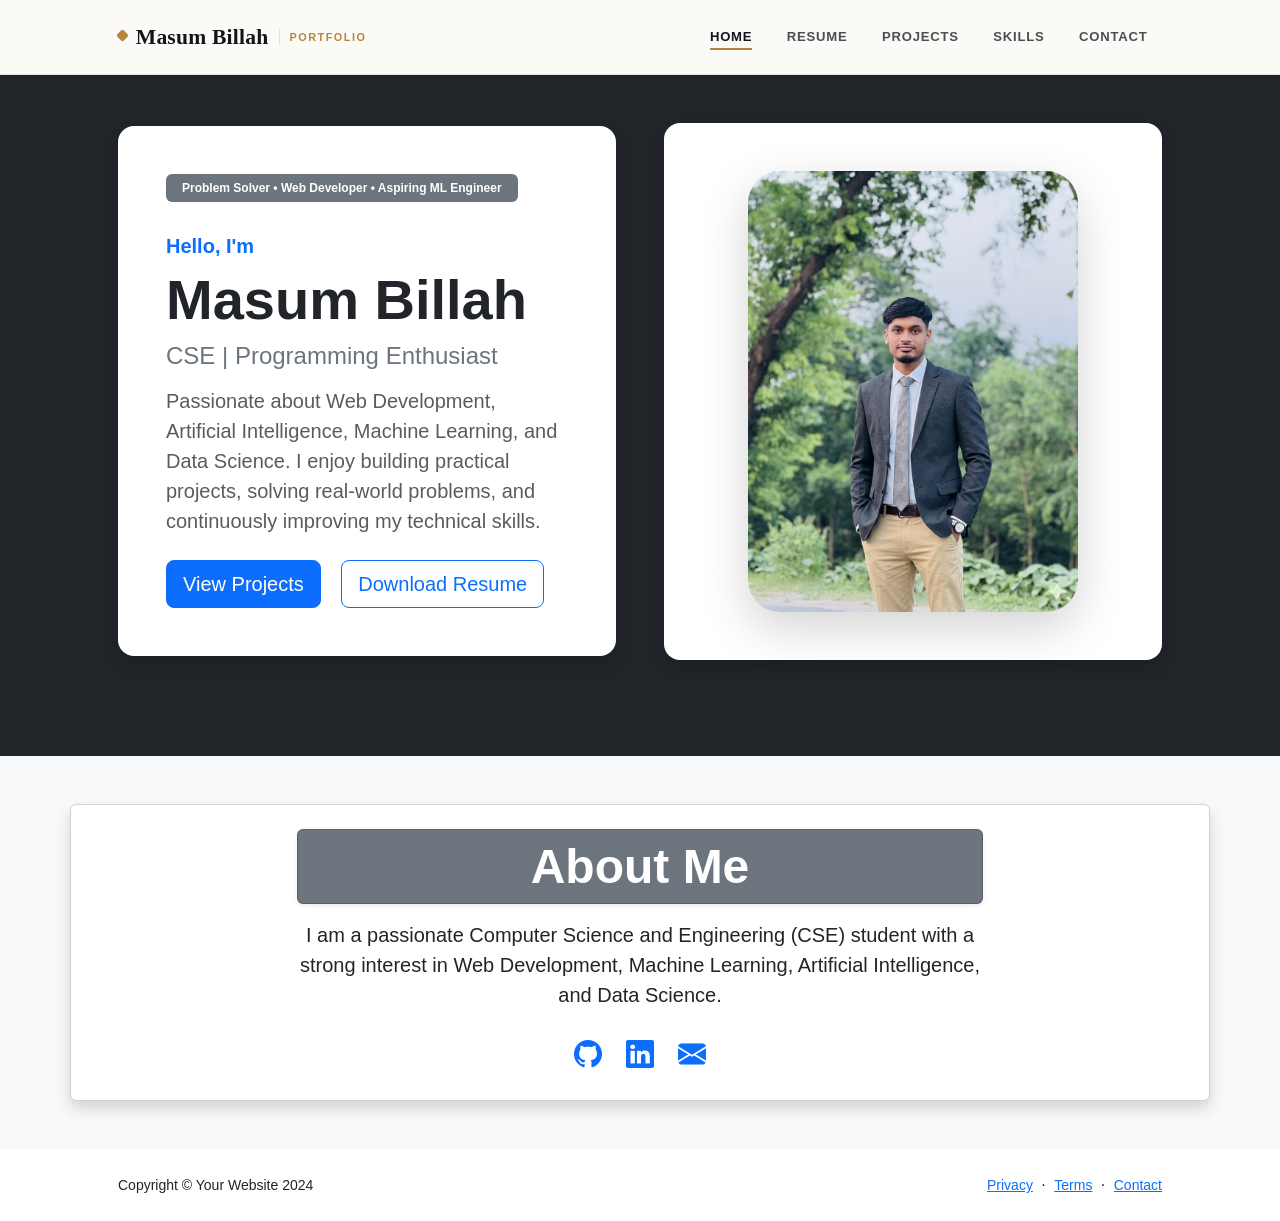
==== index.html @ 72247282 "Portfolio Web" ====
<!DOCTYPE html>
<html lang="en">
<head>
    <meta charset="UTF-8">
    <meta name="viewport" content="width=device-width, initial-scale=1.0">
    <title>Masum Billah</title>
    <link rel="icon" type="image/x-icon" href="assets/favicon.ico"/>
    <link href="css/style.css" rel="stylesheet"/>
    <link rel="stylesheet" href="./bootstrap.css">
    <link href="https://cdn.jsdelivr.net/npm/bootstrap-icons@1.8.1/font/bootstrap-icons.css" rel="stylesheet" />
    <style>
            :root{
                --ink:#12151c;
                --paper:#fbfaf7;
                --gold:#b8863a;
                --gold-soft:#e9d9b8;
                --line:#e7e4dc;
            }
            
            body{
                background:var(--paper);
                font-family:'Inter',sans-serif;
                margin:0;
            }
            
            .navbar{
                background:var(--paper) !important;
                border-bottom:1px solid var(--line);
                padding:0.9rem 0;
                box-shadow:none;
                transition:box-shadow .3s ease;
            }
            .navbar.scrolled{
                box-shadow:0 4px 20px rgba(18,21,28,0.06);
            }
            
            .brand-wrap{
                display:flex;
                align-items:baseline;
                gap:.5rem;
            }
            .brand-mark{
                width:9px;
                height:9px;
                border-radius:2px;
                background:var(--gold);
                display:inline-block;
                transform:rotate(45deg);
                position:relative;
                top:-2px;
            }
            .navbar-brand{
                display:flex;
                align-items:center;
                gap:.55rem;
            }
            .navbar-brand span.name{
                font-family:'Fraunces',serif;
                font-weight:700;
                font-size:1.35rem;
                color:var(--ink);
                letter-spacing:.2px;
            }
            .navbar-brand span.tag{
                font-family:'Inter',sans-serif;
                font-size:.68rem;
                font-weight:600;
                letter-spacing:.14em;
                text-transform:uppercase;
                color:var(--gold);
                border-left:1px solid var(--line);
                padding-left:.6rem;
                margin-left:.1rem;
            }
            
            .navbar-nav{
                gap:.35rem;
            }
            .nav-link{
                position:relative;
                color:var(--ink) !important;
                font-size:.82rem;
                font-weight:600;
                letter-spacing:.06em;
                text-transform:uppercase;
                padding:.55rem .9rem !important;
                opacity:.75;
                transition:opacity .2s ease;
            }
            .nav-link::after{
                content:"";
                position:absolute;
                left:.9rem;
                right:.9rem;
                bottom:.35rem;
                height:2px;
                background:var(--gold);
                transform:scaleX(0);
                transform-origin:left;
                transition:transform .25s ease;
            }
            .nav-link:hover{ opacity:1; }
            .nav-link:hover::after{ transform:scaleX(1); }
            .nav-item.active .nav-link{
                opacity:1;
            }
            .nav-item.active .nav-link::after{
                transform:scaleX(1);
            }
            
            .navbar-toggler{
                border:1px solid var(--line);
                padding:.4rem .55rem;
            }
            .navbar-toggler:focus{ box-shadow:0 0 0 3px var(--gold-soft); }
            .navbar-toggler-icon{
                background-image:url("data:image/svg+xml,%3csvg xmlns='http://www.w3.org/2000/svg' viewBox='0 0 30 30'%3e%3cpath stroke='rgba(18,21,28,0.85)' stroke-linecap='round' stroke-miterlimit='10' stroke-width='2' d='M4 7h22M4 15h22M4 23h22'/%3e%3c/svg%3e");
            }
</style>
</head>
<body class="d-flex flex-column bg-dark  min-vh-100">
<main>

<!--Navigation-->
<nav class="navbar shadow-sm sticky-top navbar-expand-lg navbar-light py-3" id="mainNav">
  <div class="container px-5">
    <a class="navbar-brand" href="index.html">
      <span class="brand-mark"></span>
      <span class="name">Masum Billah</span>
      <span class="tag">Portfolio</span>
    </a>
    <button class="navbar-toggler" type="button" data-bs-toggle="collapse" data-bs-target="#navbarSupportedContent" aria-controls="navbarSupportedContent" aria-expanded="false" aria-label="Toggle navigation">
      <span class="navbar-toggler-icon"></span>
    </button>
    <div class="collapse navbar-collapse" id="navbarSupportedContent">
      <ul class="navbar-nav ms-auto mb-2 mb-lg-0">
        <li class="nav-item active"><a class="nav-link" href="index.html">Home</a></li>
        <li class="nav-item"><a class="nav-link" href="resume.html">Resume</a></li>
        <li class="nav-item"><a class="nav-link" href="projects.html">Projects</a></li>
        <li class="nav-item"><a class="nav-link" href="skill.html">Skills</a></li>
        <li class="nav-item"><a class="nav-link" href="contact.html">Contact</a></li>
      </ul>
    </div>
  </div>
</nav>


<!-- Header -->
<header class="py-5">
    <div class="container px-5 pb-5">
        <div class="row gx-5 align-items-center">
            <!-- Header Text -->
            <div class="col-lg-6">
                <div class="text-center text-lg-start p-5 rounded-4 shadow bg-white">

                    <!-- Badge -->
                    <span class="badge bg-secondary px-3 py-2 mb-3">
                        Problem Solver • Web Developer • Aspiring ML Engineer
                    </span>

                    <!-- Greeting -->
                    <h5 class="text-primary fw-semibold mt-3">
                        Hello, I'm
                    </h5>

                    <!-- Name -->
                    <h1 class="display-4 fw-bold">
                        Masum Billah
                    </h1>

                    <!-- Role -->
                    <h4 class="text-secondary mb-3">
                        CSE | Programming Enthusiast
                    </h4>

                    <!-- Description -->
                    <p class="lead text-muted">
                        Passionate about Web Development, Artificial Intelligence,
                        Machine Learning, and Data Science. I enjoy building
                        practical projects, solving real-world problems, and
                        continuously improving my technical skills.
                    </p>

                    <!-- Buttons -->
                    <div class="mt-4">
                        <a href="#projects" class="btn btn-primary btn-lg me-3">
                            View Projects
                        </a>

                        <a href="resume.html" class="btn btn-outline-primary btn-lg">
                            Download Resume
                        </a>
                    </div>

                </div>
            </div>

            <!-- Header Image -->
            <div class="col-lg-6">
                <div class="text-center p-5 rounded-4 shadow bg-white">

                    <img src="./assets/formal 1.0.png"
                         class="profile-img img-fluid rounded-5 shadow-lg"
                         alt="Masum Billah"
                         width="330">

                </div>
            </div>

        </div>
    </div>
</header>

<!-- About Section -->
<section class="bg-light py-5">
    <div class="container px-5 card p-4 shadow">
        <div class="row justify-content-center">
            <div class="col-lg-8">
                 <h2 class="display-5 fw-bold mb-3 text-center card p-2 shadow-sm bg-secondary text-white">
                        About Me
                    </h2>

                <div class="text-center">
                    <p class="lead">
                        I am a passionate Computer Science and Engineering (CSE)
                        student with a strong interest in Web Development,
                        Machine Learning, Artificial Intelligence, and Data Science.
                    </p>
                </div>

                <div class="d-flex justify-content-center gap-4 fs-3 mt-4">
                        <a href="https://github.com/gitwithmasum" target="_blank">
                            <i class="bi bi-github"></i>
                        </a>

                        <a href="https://www.linkedin.com/in/masumtheinvincible/" target="_blank">
                            <i class="bi bi-linkedin"></i>
                        </a>

                        <a href="mailto:masumtheinvincible@gmail.com">
                            <i class="bi bi-envelope-fill"></i>
                        </a>
                </div>

            </div>
        </div>
    </div>
</section>
</main>

    <!-- Footer-->
    <footer class="bg-white py-4 mt-auto">
        <div class="container px-5">
            <div class="row align-items-center justify-content-between flex-column flex-sm-row">
                <div class="col-auto"><div class="small m-0">Copyright &copy; Your Website 2024</div></div>
                <div class="col-auto">
                    <a class="small" href="#!">Privacy</a>
                    <span class="mx-1">&middot;</span>
                    <a class="small" href="#!">Terms</a>
                    <span class="mx-1">&middot;</span>
                    <a class="small" href="#!">Contact</a>
                </div>
            </div>
        </div>
    </footer>

    <script src="./bootstrap.bundle.js"></script>

</body>
</html>
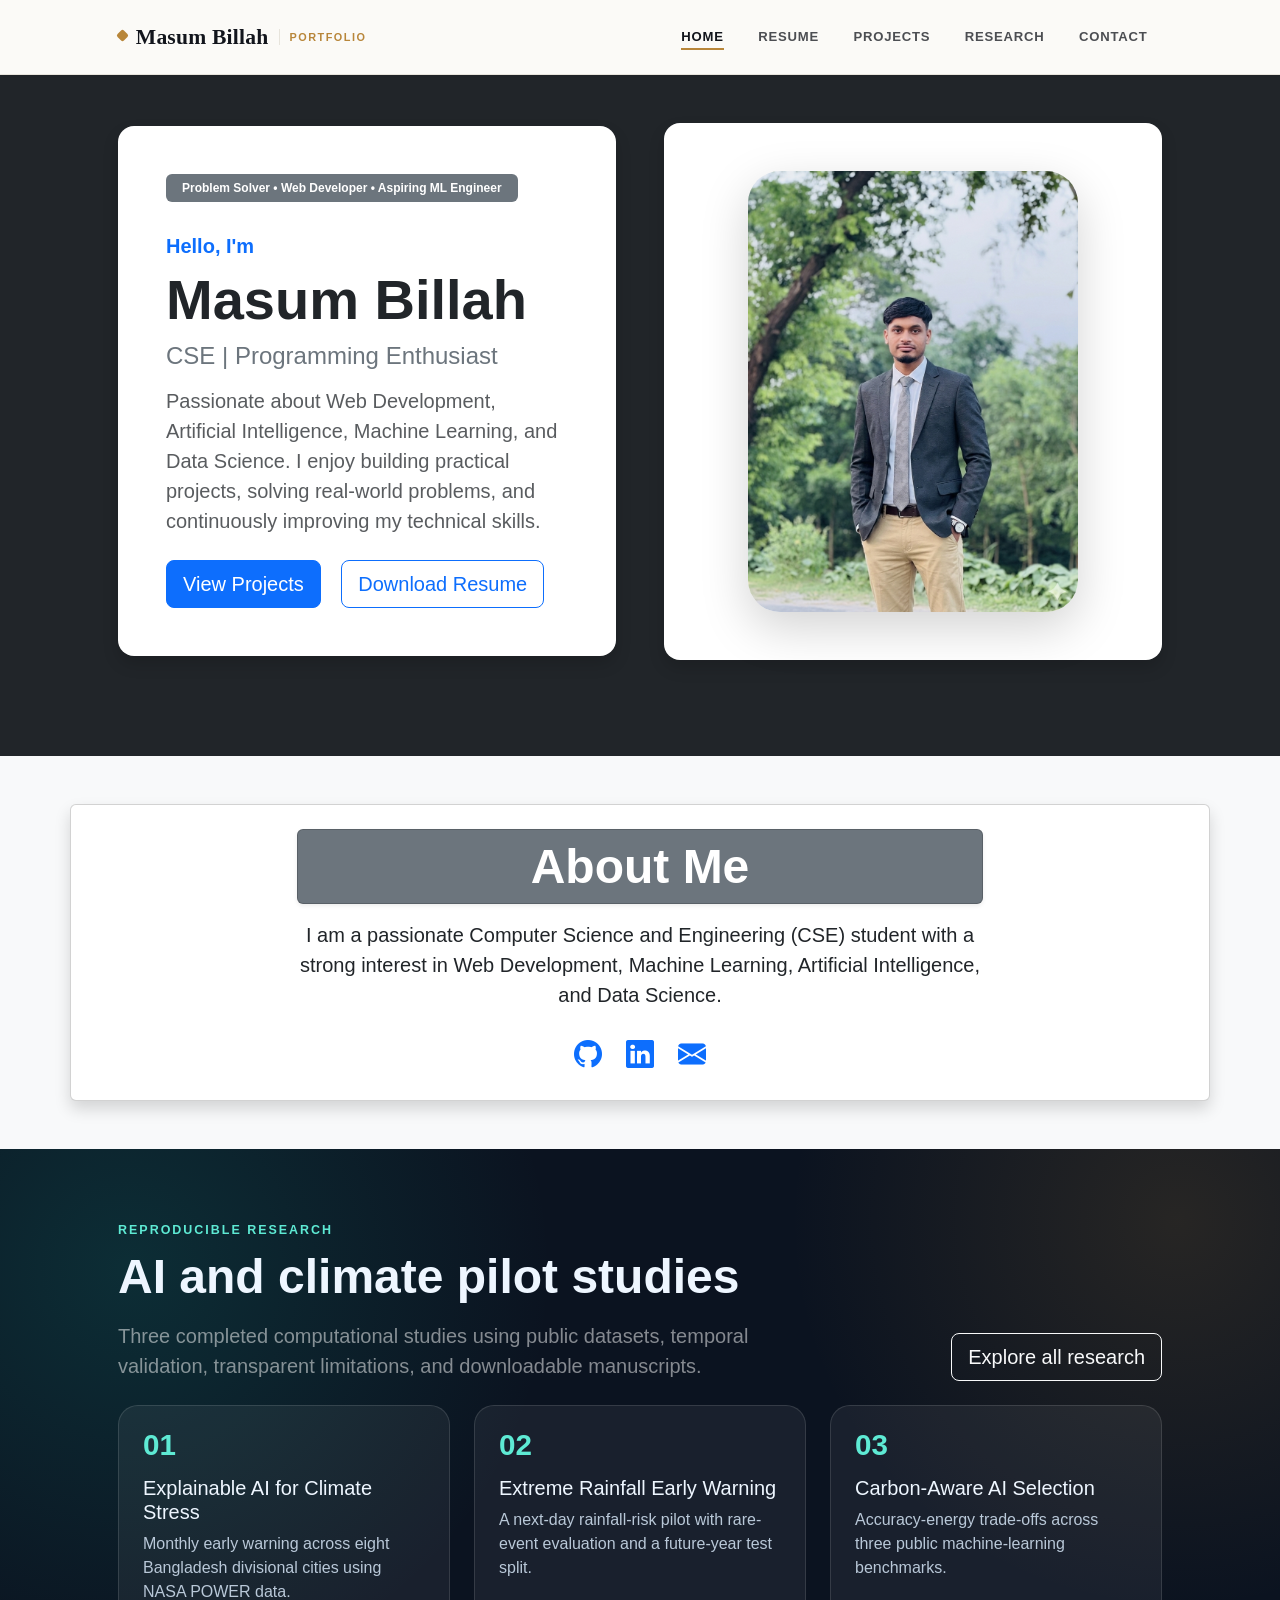
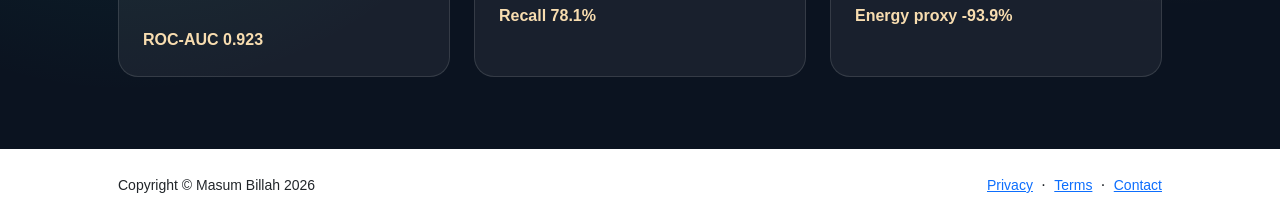
==== commit 6092e55c: "Add research publications to portfolio" ====
--- a/index.html
+++ b/index.html
@@ -5,7 +5,6 @@
     <meta name="viewport" content="width=device-width, initial-scale=1.0">
     <title>Masum Billah</title>
     <link rel="icon" type="image/x-icon" href="assets/favicon.ico"/>
-    <link href="css/style.css" rel="stylesheet"/>
     <link rel="stylesheet" href="./bootstrap.css">
     <link href="https://cdn.jsdelivr.net/npm/bootstrap-icons@1.8.1/font/bootstrap-icons.css" rel="stylesheet" />
     <style>
@@ -115,6 +114,46 @@
             .navbar-toggler:focus{ box-shadow:0 0 0 3px var(--gold-soft); }
             .navbar-toggler-icon{
                 background-image:url("data:image/svg+xml,%3csvg xmlns='http://www.w3.org/2000/svg' viewBox='0 0 30 30'%3e%3cpath stroke='rgba(18,21,28,0.85)' stroke-linecap='round' stroke-miterlimit='10' stroke-width='2' d='M4 7h22M4 15h22M4 23h22'/%3e%3c/svg%3e");
+            }
+
+            .research-preview{
+                background:
+                    radial-gradient(circle at 10% 20%, rgba(20,184,166,.16), transparent 34%),
+                    radial-gradient(circle at 92% 12%, rgba(184,134,58,.16), transparent 30%),
+                    #0b1320;
+                color:#eef6ff;
+            }
+            .research-kicker{
+                color:#5eead4;
+                font-size:.78rem;
+                font-weight:700;
+                letter-spacing:.16em;
+                text-transform:uppercase;
+            }
+            .research-card{
+                height:100%;
+                background:rgba(255,255,255,.06);
+                border:1px solid rgba(255,255,255,.12);
+                border-radius:1.25rem;
+                padding:1.5rem;
+                transition:transform .25s ease,border-color .25s ease;
+            }
+            .research-card:hover{
+                transform:translateY(-5px);
+                border-color:rgba(94,234,212,.7);
+            }
+            .research-number{
+                color:#5eead4;
+                font-size:1.85rem;
+                font-weight:800;
+                line-height:1;
+            }
+            .research-card p{ color:#b9c8d8; }
+            .research-metric{
+                display:inline-block;
+                color:#f8ddb0;
+                font-weight:700;
+                margin-top:.5rem;
             }
 </style>
 </head>
@@ -137,7 +176,7 @@
         <li class="nav-item active"><a class="nav-link" href="index.html">Home</a></li>
         <li class="nav-item"><a class="nav-link" href="resume.html">Resume</a></li>
         <li class="nav-item"><a class="nav-link" href="projects.html">Projects</a></li>
-        <li class="nav-item"><a class="nav-link" href="skill.html">Skills</a></li>
+        <li class="nav-item"><a class="nav-link" href="research.html">Research</a></li>
         <li class="nav-item"><a class="nav-link" href="contact.html">Contact</a></li>
       </ul>
     </div>
@@ -183,7 +222,7 @@
 
                     <!-- Buttons -->
                     <div class="mt-4">
-                        <a href="#projects" class="btn btn-primary btn-lg me-3">
+                        <a href="projects.html" class="btn btn-primary btn-lg me-3">
                             View Projects
                         </a>
 
@@ -246,13 +285,59 @@
         </div>
     </div>
 </section>
+
+<!-- Research Preview -->
+<section class="research-preview py-5" id="research">
+    <div class="container px-5 py-4">
+        <div class="row align-items-end mb-4">
+            <div class="col-lg-8">
+                <div class="research-kicker mb-2">Reproducible research</div>
+                <h2 class="display-5 fw-bold mb-3">AI and climate pilot studies</h2>
+                <p class="lead mb-0 text-white-50">
+                    Three completed computational studies using public datasets, temporal validation,
+                    transparent limitations, and downloadable manuscripts.
+                </p>
+            </div>
+            <div class="col-lg-4 text-lg-end mt-4 mt-lg-0">
+                <a href="research.html" class="btn btn-outline-light btn-lg">Explore all research</a>
+            </div>
+        </div>
+
+        <div class="row g-4">
+            <div class="col-md-6 col-xl-4">
+                <article class="research-card">
+                    <div class="research-number">01</div>
+                    <h3 class="h5 mt-3">Explainable AI for Climate Stress</h3>
+                    <p>Monthly early warning across eight Bangladesh divisional cities using NASA POWER data.</p>
+                    <span class="research-metric">ROC-AUC 0.923</span>
+                </article>
+            </div>
+            <div class="col-md-6 col-xl-4">
+                <article class="research-card">
+                    <div class="research-number">02</div>
+                    <h3 class="h5 mt-3">Extreme Rainfall Early Warning</h3>
+                    <p>A next-day rainfall-risk pilot with rare-event evaluation and a future-year test split.</p>
+                    <span class="research-metric">Recall 78.1%</span>
+                </article>
+            </div>
+            <div class="col-md-6 col-xl-4">
+                <article class="research-card">
+                    <div class="research-number">03</div>
+                    <h3 class="h5 mt-3">Carbon-Aware AI Selection</h3>
+                    <p>Accuracy-energy trade-offs across three public machine-learning benchmarks.</p>
+                    <span class="research-metric">Energy proxy -93.9%</span>
+                </article>
+            </div>
+        </div>
+    </div>
+</section>
 </main>
 
     <!-- Footer-->
     <footer class="bg-white py-4 mt-auto">
         <div class="container px-5">
             <div class="row align-items-center justify-content-between flex-column flex-sm-row">
-                <div class="col-auto"><div class="small m-0">Copyright &copy; Your Website 2024</div></div>
+                <div class="col-auto"><div class="small m-0">Copyright &copy; Masum Billah 2026</div></div>
                 <div class="col-auto">
                     <a class="small" href="#!">Privacy</a>
                     <span class="mx-1">&middot;</span>
@@ -267,4 +352,4 @@
     <script src="./bootstrap.bundle.js"></script>
 
 </body>
-</html>+</html>
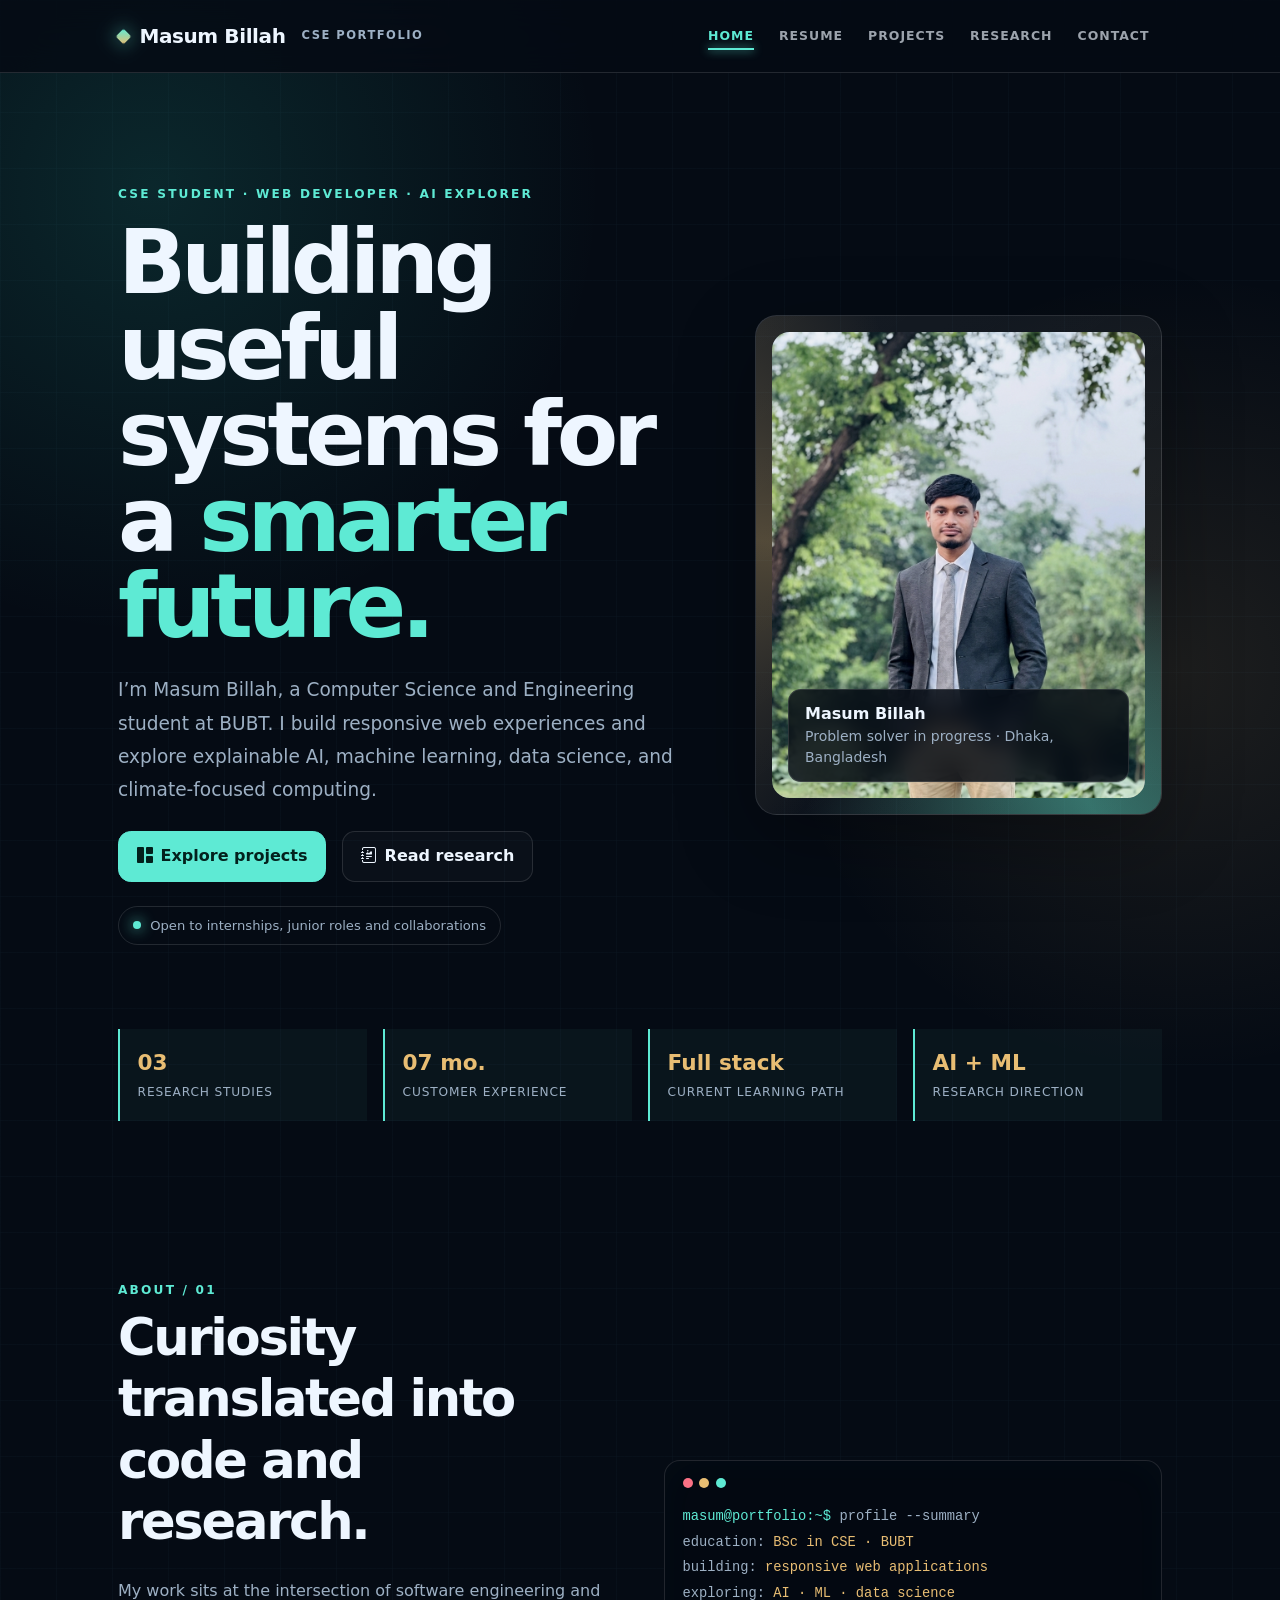
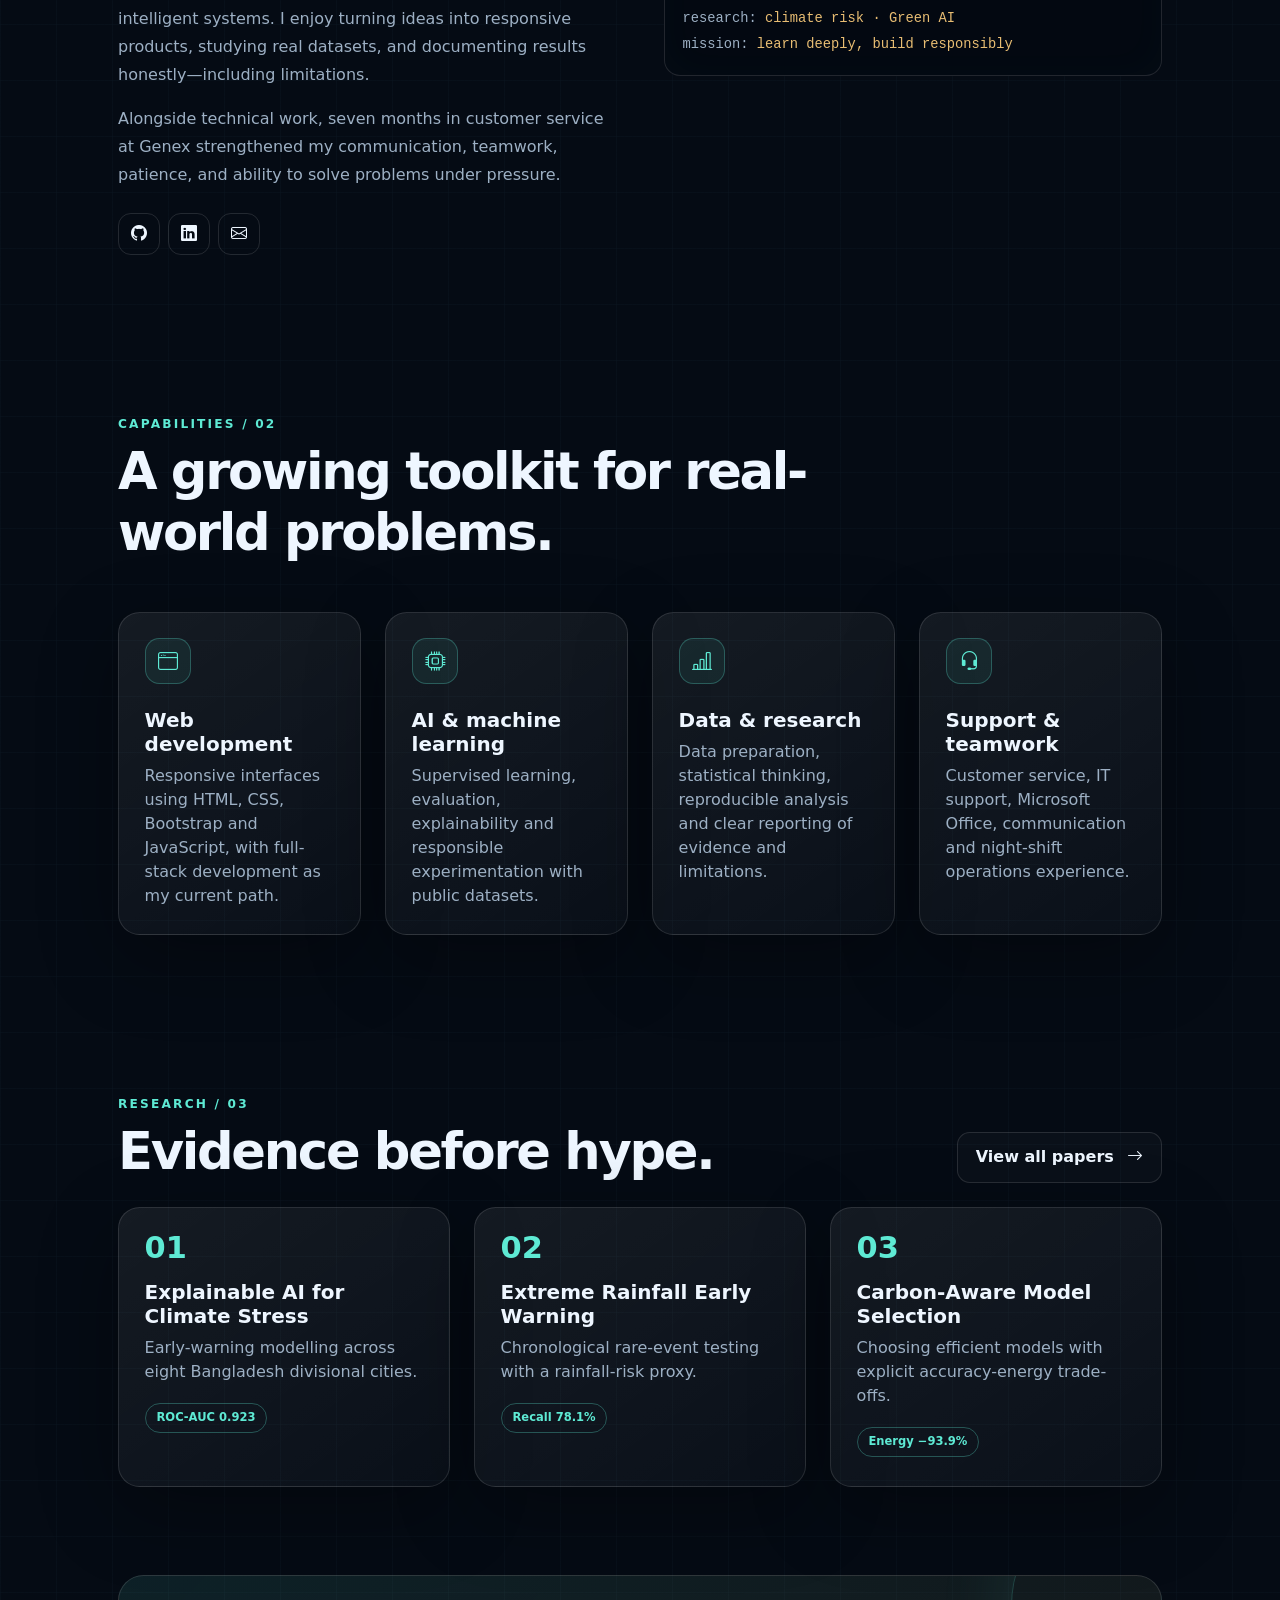
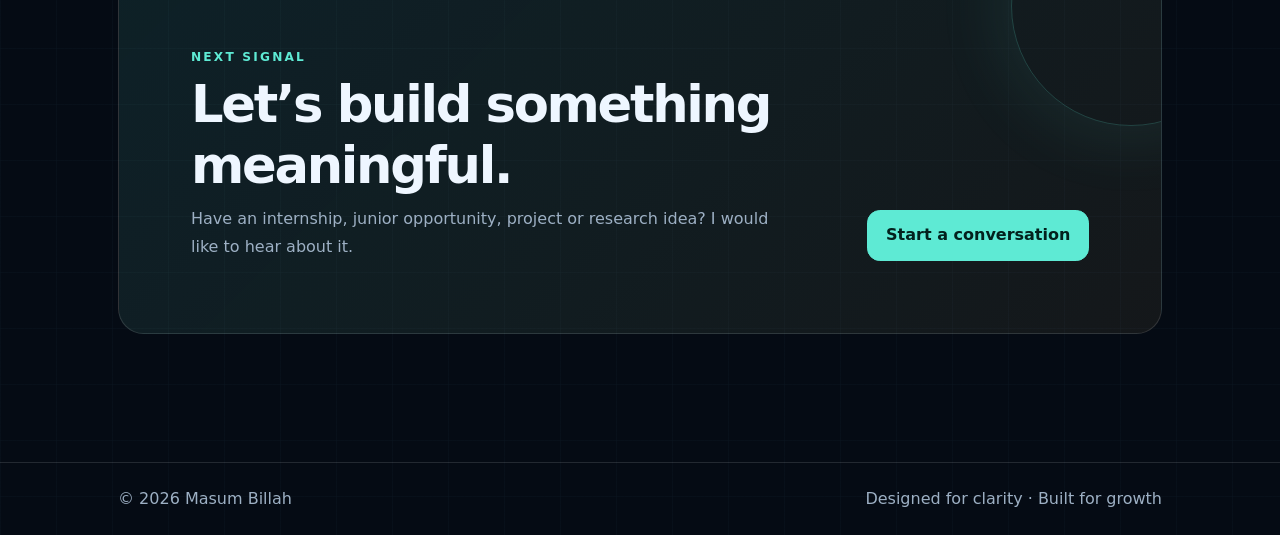
==== commit 7ee23980: "Redesign full portfolio with futuristic system" ====
--- a/index.html
+++ b/index.html
@@ -1,179 +1,23 @@
 <!DOCTYPE html>
 <html lang="en">
 <head>
-    <meta charset="UTF-8">
-    <meta name="viewport" content="width=device-width, initial-scale=1.0">
-    <title>Masum Billah</title>
-    <link rel="icon" type="image/x-icon" href="assets/favicon.ico"/>
-    <link rel="stylesheet" href="./bootstrap.css">
-    <link href="https://cdn.jsdelivr.net/npm/bootstrap-icons@1.8.1/font/bootstrap-icons.css" rel="stylesheet" />
-    <style>
-            :root{
-                --ink:#12151c;
-                --paper:#fbfaf7;
-                --gold:#b8863a;
-                --gold-soft:#e9d9b8;
-                --line:#e7e4dc;
-            }
-            
-            body{
-                background:var(--paper);
-                font-family:'Inter',sans-serif;
-                margin:0;
-            }
-            
-            .navbar{
-                background:var(--paper) !important;
-                border-bottom:1px solid var(--line);
-                padding:0.9rem 0;
-                box-shadow:none;
-                transition:box-shadow .3s ease;
-            }
-            .navbar.scrolled{
-                box-shadow:0 4px 20px rgba(18,21,28,0.06);
-            }
-            
-            .brand-wrap{
-                display:flex;
-                align-items:baseline;
-                gap:.5rem;
-            }
-            .brand-mark{
-                width:9px;
-                height:9px;
-                border-radius:2px;
-                background:var(--gold);
-                display:inline-block;
-                transform:rotate(45deg);
-                position:relative;
-                top:-2px;
-            }
-            .navbar-brand{
-                display:flex;
-                align-items:center;
-                gap:.55rem;
-            }
-            .navbar-brand span.name{
-                font-family:'Fraunces',serif;
-                font-weight:700;
-                font-size:1.35rem;
-                color:var(--ink);
-                letter-spacing:.2px;
-            }
-            .navbar-brand span.tag{
-                font-family:'Inter',sans-serif;
-                font-size:.68rem;
-                font-weight:600;
-                letter-spacing:.14em;
-                text-transform:uppercase;
-                color:var(--gold);
-                border-left:1px solid var(--line);
-                padding-left:.6rem;
-                margin-left:.1rem;
-            }
-            
-            .navbar-nav{
-                gap:.35rem;
-            }
-            .nav-link{
-                position:relative;
-                color:var(--ink) !important;
-                font-size:.82rem;
-                font-weight:600;
-                letter-spacing:.06em;
-                text-transform:uppercase;
-                padding:.55rem .9rem !important;
-                opacity:.75;
-                transition:opacity .2s ease;
-            }
-            .nav-link::after{
-                content:"";
-                position:absolute;
-                left:.9rem;
-                right:.9rem;
-                bottom:.35rem;
-                height:2px;
-                background:var(--gold);
-                transform:scaleX(0);
-                transform-origin:left;
-                transition:transform .25s ease;
-            }
-            .nav-link:hover{ opacity:1; }
-            .nav-link:hover::after{ transform:scaleX(1); }
-            .nav-item.active .nav-link{
-                opacity:1;
-            }
-            .nav-item.active .nav-link::after{
-                transform:scaleX(1);
-            }
-            
-            .navbar-toggler{
-                border:1px solid var(--line);
-                padding:.4rem .55rem;
-            }
-            .navbar-toggler:focus{ box-shadow:0 0 0 3px var(--gold-soft); }
-            .navbar-toggler-icon{
-                background-image:url("data:image/svg+xml,%3csvg xmlns='http://www.w3.org/2000/svg' viewBox='0 0 30 30'%3e%3cpath stroke='rgba(18,21,28,0.85)' stroke-linecap='round' stroke-miterlimit='10' stroke-width='2' d='M4 7h22M4 15h22M4 23h22'/%3e%3c/svg%3e");
-            }
-
-            .research-preview{
-                background:
-                    radial-gradient(circle at 10% 20%, rgba(20,184,166,.16), transparent 34%),
-                    radial-gradient(circle at 92% 12%, rgba(184,134,58,.16), transparent 30%),
-                    #0b1320;
-                color:#eef6ff;
-            }
-            .research-kicker{
-                color:#5eead4;
-                font-size:.78rem;
-                font-weight:700;
-                letter-spacing:.16em;
-                text-transform:uppercase;
-            }
-            .research-card{
-                height:100%;
-                background:rgba(255,255,255,.06);
-                border:1px solid rgba(255,255,255,.12);
-                border-radius:1.25rem;
-                padding:1.5rem;
-                transition:transform .25s ease,border-color .25s ease;
-            }
-            .research-card:hover{
-                transform:translateY(-5px);
-                border-color:rgba(94,234,212,.7);
-            }
-            .research-number{
-                color:#5eead4;
-                font-size:1.85rem;
-                font-weight:800;
-                line-height:1;
-            }
-            .research-card p{ color:#b9c8d8; }
-            .research-metric{
-                display:inline-block;
-                color:#f8ddb0;
-                font-weight:700;
-                margin-top:.5rem;
-            }
-</style>
+  <meta charset="UTF-8">
+  <meta name="viewport" content="width=device-width, initial-scale=1.0">
+  <meta name="description" content="Portfolio of Masum Billah, a CSE student, web developer, and aspiring AI and machine learning researcher.">
+  <title>Masum Billah | CSE, Web & AI</title>
+  <link rel="icon" type="image/x-icon" href="assets/favicon.ico">
+  <link rel="stylesheet" href="./bootstrap.css">
+  <link rel="stylesheet" href="./portfolio.css">
+  <link href="https://cdn.jsdelivr.net/npm/bootstrap-icons@1.8.1/font/bootstrap-icons.css" rel="stylesheet">
 </head>
-<body class="d-flex flex-column bg-dark  min-vh-100">
-<main>
-
-<!--Navigation-->
-<nav class="navbar shadow-sm sticky-top navbar-expand-lg navbar-light py-3" id="mainNav">
-  <div class="container px-5">
-    <a class="navbar-brand" href="index.html">
-      <span class="brand-mark"></span>
-      <span class="name">Masum Billah</span>
-      <span class="tag">Portfolio</span>
-    </a>
-    <button class="navbar-toggler" type="button" data-bs-toggle="collapse" data-bs-target="#navbarSupportedContent" aria-controls="navbarSupportedContent" aria-expanded="false" aria-label="Toggle navigation">
-      <span class="navbar-toggler-icon"></span>
-    </button>
-    <div class="collapse navbar-collapse" id="navbarSupportedContent">
+<body>
+<nav class="navbar site-nav navbar-expand-lg navbar-dark sticky-top py-3">
+  <div class="container px-4 px-lg-5">
+    <a class="navbar-brand d-flex align-items-center" href="index.html"><span class="brand-mark"></span><span>Masum Billah</span><span class="brand-label ms-3">CSE Portfolio</span></a>
+    <button class="navbar-toggler" type="button" data-bs-toggle="collapse" data-bs-target="#siteNav" aria-controls="siteNav" aria-expanded="false" aria-label="Toggle navigation"><span class="navbar-toggler-icon"></span></button>
+    <div class="collapse navbar-collapse" id="siteNav">
       <ul class="navbar-nav ms-auto mb-2 mb-lg-0">
-        <li class="nav-item active"><a class="nav-link" href="index.html">Home</a></li>
+        <li class="nav-item"><a class="nav-link active" aria-current="page" href="index.html">Home</a></li>
         <li class="nav-item"><a class="nav-link" href="resume.html">Resume</a></li>
         <li class="nav-item"><a class="nav-link" href="projects.html">Projects</a></li>
         <li class="nav-item"><a class="nav-link" href="research.html">Research</a></li>
@@ -183,173 +27,114 @@
   </div>
 </nav>
 
+<main>
+  <header class="page-hero">
+    <div class="container px-4 px-lg-5">
+      <div class="row g-5 align-items-center">
+        <div class="col-lg-7">
+          <div class="eyebrow mb-3">CSE student · Web developer · AI explorer</div>
+          <h1 class="display-title mb-4">Building useful systems for a <span class="accent">smarter future.</span></h1>
+          <p class="hero-copy mb-4">I’m Masum Billah, a Computer Science and Engineering student at BUBT. I build responsive web experiences and explore explainable AI, machine learning, data science, and climate-focused computing.</p>
+          <div class="d-flex flex-wrap gap-3 mb-4">
+            <a class="btn btn-primary-future" href="projects.html"><i class="bi bi-grid-1x2-fill me-2"></i>Explore projects</a>
+            <a class="btn btn-outline-future" href="research.html"><i class="bi bi-journal-richtext me-2"></i>Read research</a>
+          </div>
+          <div class="status-chip"><span class="status-dot"></span>Open to internships, junior roles and collaborations</div>
+        </div>
+        <div class="col-lg-5">
+          <div class="profile-frame glass-card">
+            <img src="assets/formal 1.0.png" alt="Portrait of Masum Billah">
+            <div class="profile-label"><strong>Masum Billah</strong><div class="muted small">Problem solver in progress · Dhaka, Bangladesh</div></div>
+          </div>
+        </div>
+      </div>
+    </div>
+  </header>
 
-<!-- Header -->
-<header class="py-5">
-    <div class="container px-5 pb-5">
-        <div class="row gx-5 align-items-center">
-            <!-- Header Text -->
-            <div class="col-lg-6">
-                <div class="text-center text-lg-start p-5 rounded-4 shadow bg-white">
+  <section class="section-space pt-2" aria-labelledby="signal-heading">
+    <div class="container px-4 px-lg-5">
+      <h2 class="visually-hidden" id="signal-heading">Profile highlights</h2>
+      <div class="row g-3">
+        <div class="col-6 col-lg-3"><div class="stat"><strong>03</strong><span>Research studies</span></div></div>
+        <div class="col-6 col-lg-3"><div class="stat"><strong>07 mo.</strong><span>Customer experience</span></div></div>
+        <div class="col-6 col-lg-3"><div class="stat"><strong>Full stack</strong><span>Current learning path</span></div></div>
+        <div class="col-6 col-lg-3"><div class="stat"><strong>AI + ML</strong><span>Research direction</span></div></div>
+      </div>
+    </div>
+  </section>
 
-                    <!-- Badge -->
-                    <span class="badge bg-secondary px-3 py-2 mb-3">
-                        Problem Solver • Web Developer • Aspiring ML Engineer
-                    </span>
+  <section class="section-space" id="about" aria-labelledby="about-heading">
+    <div class="container px-4 px-lg-5">
+      <div class="row g-5 align-items-center">
+        <div class="col-lg-6">
+          <div class="eyebrow mb-2">About / 01</div>
+          <h2 class="section-heading mb-4" id="about-heading">Curiosity translated into code and research.</h2>
+          <p class="section-copy">My work sits at the intersection of software engineering and intelligent systems. I enjoy turning ideas into responsive products, studying real datasets, and documenting results honestly—including limitations.</p>
+          <p class="section-copy">Alongside technical work, seven months in customer service at Genex strengthened my communication, teamwork, patience, and ability to solve problems under pressure.</p>
+          <div class="d-flex gap-2 mt-4">
+            <a class="social-link" href="https://github.com/gitwithmasum" target="_blank" rel="noopener" aria-label="GitHub"><i class="bi bi-github"></i></a>
+            <a class="social-link" href="https://www.linkedin.com/in/masumtheinvincible/" target="_blank" rel="noopener" aria-label="LinkedIn"><i class="bi bi-linkedin"></i></a>
+            <a class="social-link" href="mailto:masumtheinvincible@gmail.com" aria-label="Email"><i class="bi bi-envelope"></i></a>
+          </div>
+        </div>
+        <div class="col-lg-6">
+          <div class="terminal">
+            <div class="terminal-top"><span class="terminal-dot"></span><span class="terminal-dot"></span><span class="terminal-dot"></span></div>
+            <div class="terminal-line"><span class="prompt">masum@portfolio:~$</span> profile --summary</div>
+            <div class="terminal-line">education: <span class="value">BSc in CSE · BUBT</span></div>
+            <div class="terminal-line">building: <span class="value">responsive web applications</span></div>
+            <div class="terminal-line">exploring: <span class="value">AI · ML · data science</span></div>
+            <div class="terminal-line">research: <span class="value">climate risk · Green AI</span></div>
+            <div class="terminal-line">mission: <span class="value">learn deeply, build responsibly</span></div>
+          </div>
+        </div>
+      </div>
+    </div>
+  </section>
 
-                    <!-- Greeting -->
-                    <h5 class="text-primary fw-semibold mt-3">
-                        Hello, I'm
-                    </h5>
+  <section class="section-space" aria-labelledby="capabilities-heading">
+    <div class="container px-4 px-lg-5">
+      <div class="eyebrow mb-2">Capabilities / 02</div>
+      <h2 class="section-heading mb-5" id="capabilities-heading">A growing toolkit for real-world problems.</h2>
+      <div class="row g-4">
+        <div class="col-md-6 col-xl-3"><article class="feature-card"><span class="card-icon mb-4"><i class="bi bi-window"></i></span><h3 class="h5 fw-bold">Web development</h3><p class="muted mb-0">Responsive interfaces using HTML, CSS, Bootstrap and JavaScript, with full-stack development as my current path.</p></article></div>
+        <div class="col-md-6 col-xl-3"><article class="feature-card"><span class="card-icon mb-4"><i class="bi bi-cpu"></i></span><h3 class="h5 fw-bold">AI & machine learning</h3><p class="muted mb-0">Supervised learning, evaluation, explainability and responsible experimentation with public datasets.</p></article></div>
+        <div class="col-md-6 col-xl-3"><article class="feature-card"><span class="card-icon mb-4"><i class="bi bi-bar-chart-line"></i></span><h3 class="h5 fw-bold">Data & research</h3><p class="muted mb-0">Data preparation, statistical thinking, reproducible analysis and clear reporting of evidence and limitations.</p></article></div>
+        <div class="col-md-6 col-xl-3"><article class="feature-card"><span class="card-icon mb-4"><i class="bi bi-headset"></i></span><h3 class="h5 fw-bold">Support & teamwork</h3><p class="muted mb-0">Customer service, IT support, Microsoft Office, communication and night-shift operations experience.</p></article></div>
+      </div>
+    </div>
+  </section>
 
-                    <!-- Name -->
-                    <h1 class="display-4 fw-bold">
-                        Masum Billah
-                    </h1>
+  <section class="section-space" aria-labelledby="research-heading">
+    <div class="container px-4 px-lg-5">
+      <div class="d-flex flex-column flex-lg-row justify-content-between align-items-lg-end gap-3 mb-4">
+        <div><div class="eyebrow mb-2">Research / 03</div><h2 class="section-heading mb-0" id="research-heading">Evidence before hype.</h2></div>
+        <a class="btn btn-outline-future" href="research.html">View all papers <i class="bi bi-arrow-right ms-2"></i></a>
+      </div>
+      <div class="row g-4">
+        <div class="col-lg-4"><article class="paper-card"><div class="card-number">01</div><h3 class="h5 fw-bold mt-3">Explainable AI for Climate Stress</h3><p class="muted">Early-warning modelling across eight Bangladesh divisional cities.</p><span class="tag">ROC-AUC 0.923</span></article></div>
+        <div class="col-lg-4"><article class="paper-card"><div class="card-number">02</div><h3 class="h5 fw-bold mt-3">Extreme Rainfall Early Warning</h3><p class="muted">Chronological rare-event testing with a rainfall-risk proxy.</p><span class="tag">Recall 78.1%</span></article></div>
+        <div class="col-lg-4"><article class="paper-card"><div class="card-number">03</div><h3 class="h5 fw-bold mt-3">Carbon-Aware Model Selection</h3><p class="muted">Choosing efficient models with explicit accuracy-energy trade-offs.</p><span class="tag">Energy −93.9%</span></article></div>
+      </div>
+    </div>
+  </section>
 
-                    <!-- Role -->
-                    <h4 class="text-secondary mb-3">
-                        CSE | Programming Enthusiast
-                    </h4>
-
-                    <!-- Description -->
-                    <p class="lead text-muted">
-                        Passionate about Web Development, Artificial Intelligence,
-                        Machine Learning, and Data Science. I enjoy building
-                        practical projects, solving real-world problems, and
-                        continuously improving my technical skills.
-                    </p>
-
-                    <!-- Buttons -->
-                    <div class="mt-4">
-                        <a href="projects.html" class="btn btn-primary btn-lg me-3">
-                            View Projects
-                        </a>
-
-                        <a href="resume.html" class="btn btn-outline-primary btn-lg">
-                            Download Resume
-                        </a>
-                    </div>
-
-                </div>
-            </div>
-
-            <!-- Header Image -->
-            <div class="col-lg-6">
-                <div class="text-center p-5 rounded-4 shadow bg-white">
-
-                    <img src="./assets/formal 1.0.png"
-                         class="profile-img img-fluid rounded-5 shadow-lg"
-                         alt="Masum Billah"
-                         width="330">
-
-                </div>
-            </div>
-
+  <section class="section-space pt-2">
+    <div class="container px-4 px-lg-5">
+      <div class="cta-panel">
+        <div class="eyebrow mb-2">Next signal</div>
+        <div class="row align-items-end g-4 position-relative" style="z-index:1">
+          <div class="col-lg-8"><h2 class="section-heading mb-2">Let’s build something meaningful.</h2><p class="section-copy mb-0">Have an internship, junior opportunity, project or research idea? I would like to hear about it.</p></div>
+          <div class="col-lg-4 text-lg-end"><a class="btn btn-primary-future" href="contact.html">Start a conversation</a></div>
         </div>
+      </div>
     </div>
-</header>
-
-<!-- About Section -->
-<section class="bg-light py-5">
-    <div class="container px-5 card p-4 shadow">
-        <div class="row justify-content-center">
-            <div class="col-lg-8">
-                 <h2 class="display-5 fw-bold mb-3 text-center card p-2 shadow-sm bg-secondary text-white">
-                        About Me
-                    </h2>
-
-                <div class="text-center">
-                    <p class="lead">
-                        I am a passionate Computer Science and Engineering (CSE)
-                        student with a strong interest in Web Development,
-                        Machine Learning, Artificial Intelligence, and Data Science.
-                    </p>
-                </div>
-
-                <div class="d-flex justify-content-center gap-4 fs-3 mt-4">
-                        <a href="https://github.com/gitwithmasum" target="_blank">
-                            <i class="bi bi-github"></i>
-                        </a>
-
-                        <a href="https://www.linkedin.com/in/masumtheinvincible/" target="_blank">
-                            <i class="bi bi-linkedin"></i>
-                        </a>
-
-                        <a href="mailto:masumtheinvincible@gmail.com">
-                            <i class="bi bi-envelope-fill"></i>
-                        </a>
-                </div>
-
-            </div>
-        </div>
-    </div>
-</section>
-
-<!-- Research Preview -->
-<section class="research-preview py-5" id="research">
-    <div class="container px-5 py-4">
-        <div class="row align-items-end mb-4">
-            <div class="col-lg-8">
-                <div class="research-kicker mb-2">Reproducible research</div>
-                <h2 class="display-5 fw-bold mb-3">AI and climate pilot studies</h2>
-                <p class="lead mb-0 text-white-50">
-                    Three completed computational studies using public datasets, temporal validation,
-                    transparent limitations, and downloadable manuscripts.
-                </p>
-            </div>
-            <div class="col-lg-4 text-lg-end mt-4 mt-lg-0">
-                <a href="research.html" class="btn btn-outline-light btn-lg">Explore all research</a>
-            </div>
-        </div>
-
-        <div class="row g-4">
-            <div class="col-md-6 col-xl-4">
-                <article class="research-card">
-                    <div class="research-number">01</div>
-                    <h3 class="h5 mt-3">Explainable AI for Climate Stress</h3>
-                    <p>Monthly early warning across eight Bangladesh divisional cities using NASA POWER data.</p>
-                    <span class="research-metric">ROC-AUC 0.923</span>
-                </article>
-            </div>
-            <div class="col-md-6 col-xl-4">
-                <article class="research-card">
-                    <div class="research-number">02</div>
-                    <h3 class="h5 mt-3">Extreme Rainfall Early Warning</h3>
-                    <p>A next-day rainfall-risk pilot with rare-event evaluation and a future-year test split.</p>
-                    <span class="research-metric">Recall 78.1%</span>
-                </article>
-            </div>
-            <div class="col-md-6 col-xl-4">
-                <article class="research-card">
-                    <div class="research-number">03</div>
-                    <h3 class="h5 mt-3">Carbon-Aware AI Selection</h3>
-                    <p>Accuracy-energy trade-offs across three public machine-learning benchmarks.</p>
-                    <span class="research-metric">Energy proxy -93.9%</span>
-                </article>
-            </div>
-        </div>
-    </div>
-</section>
+  </section>
 </main>
 
-    <!-- Footer-->
-    <footer class="bg-white py-4 mt-auto">
-        <div class="container px-5">
-            <div class="row align-items-center justify-content-between flex-column flex-sm-row">
-                <div class="col-auto"><div class="small m-0">Copyright &copy; Masum Billah 2026</div></div>
-                <div class="col-auto">
-                    <a class="small" href="#!">Privacy</a>
-                    <span class="mx-1">&middot;</span>
-                    <a class="small" href="#!">Terms</a>
-                    <span class="mx-1">&middot;</span>
-                    <a class="small" href="#!">Contact</a>
-                </div>
-            </div>
-        </div>
-    </footer>
-
-    <script src="./bootstrap.bundle.js"></script>
-
+<footer class="site-footer py-4 mt-5">
+  <div class="container px-4 px-lg-5 d-flex flex-column flex-sm-row justify-content-between gap-2"><span>&copy; 2026 Masum Billah</span><span>Designed for clarity · Built for growth</span></div>
+</footer>
+<script src="./bootstrap.bundle.js"></script>
 </body>
 </html>
--- a/portfolio.css
+++ b/portfolio.css
@@ -0,0 +1,247 @@
+:root {
+  --bg: #050b14;
+  --bg-soft: #081321;
+  --panel: rgba(14, 28, 45, 0.78);
+  --panel-strong: #0e1c2d;
+  --text: #eef6ff;
+  --muted: #9db0c4;
+  --teal: #5eead4;
+  --teal-strong: #2dd4bf;
+  --gold: #e8bd73;
+  --blue: #7dd3fc;
+  --line: rgba(255, 255, 255, 0.12);
+  --line-bright: rgba(94, 234, 212, 0.42);
+  --shadow: 0 24px 80px rgba(0, 0, 0, 0.32);
+}
+
+* { box-sizing: border-box; }
+html { scroll-behavior: smooth; }
+body {
+  min-height: 100vh;
+  margin: 0;
+  color: var(--text);
+  background:
+    radial-gradient(circle at 12% 5%, rgba(45, 212, 191, 0.14), transparent 28rem),
+    radial-gradient(circle at 92% 18%, rgba(232, 189, 115, 0.11), transparent 25rem),
+    linear-gradient(rgba(125, 211, 252, 0.025) 1px, transparent 1px),
+    linear-gradient(90deg, rgba(125, 211, 252, 0.025) 1px, transparent 1px),
+    var(--bg);
+  background-size: auto, auto, 56px 56px, 56px 56px, auto;
+  font-family: Inter, ui-sans-serif, system-ui, -apple-system, "Segoe UI", sans-serif;
+}
+
+a { color: var(--teal); }
+a:hover { color: #99f6e4; }
+img { max-width: 100%; }
+
+.site-nav {
+  background: rgba(5, 11, 20, 0.86) !important;
+  border-bottom: 1px solid var(--line);
+  backdrop-filter: blur(18px);
+  -webkit-backdrop-filter: blur(18px);
+}
+.brand-mark {
+  width: 11px;
+  height: 11px;
+  display: inline-block;
+  flex: 0 0 auto;
+  margin-right: 0.65rem;
+  border-radius: 2px;
+  background: linear-gradient(135deg, var(--teal), var(--gold));
+  box-shadow: 0 0 18px rgba(94, 234, 212, 0.7);
+  transform: rotate(45deg);
+}
+.navbar-brand { color: var(--text) !important; font-weight: 800; letter-spacing: -0.02em; }
+.brand-label { color: var(--muted); font-size: 0.72rem; font-weight: 600; letter-spacing: 0.13em; text-transform: uppercase; }
+.site-nav .nav-link {
+  position: relative;
+  color: var(--text) !important;
+  padding: 0.55rem 0.78rem !important;
+  font-size: 0.78rem;
+  font-weight: 750;
+  letter-spacing: 0.08em;
+  text-transform: uppercase;
+  opacity: 0.65;
+  transition: color 0.2s ease, opacity 0.2s ease;
+}
+.site-nav .nav-link::after {
+  content: "";
+  position: absolute;
+  right: 0.78rem;
+  bottom: 0.25rem;
+  left: 0.78rem;
+  height: 2px;
+  background: var(--teal);
+  box-shadow: 0 0 10px var(--teal);
+  transform: scaleX(0);
+  transition: transform 0.22s ease;
+}
+.site-nav .nav-link:hover,
+.site-nav .nav-link.active { color: var(--teal) !important; opacity: 1; }
+.site-nav .nav-link:hover::after,
+.site-nav .nav-link.active::after { transform: scaleX(1); }
+.navbar-toggler { border-color: var(--line); }
+.navbar-toggler:focus { box-shadow: 0 0 0 0.2rem rgba(94, 234, 212, 0.14); }
+.navbar-toggler-icon { filter: invert(1); }
+
+.page-hero { padding: 7rem 0 4.75rem; }
+.page-hero.compact { padding-bottom: 3rem; }
+.eyebrow {
+  color: var(--teal);
+  font-size: 0.76rem;
+  font-weight: 800;
+  letter-spacing: 0.18em;
+  text-transform: uppercase;
+}
+.display-title {
+  max-width: 980px;
+  margin: 0;
+  font-size: clamp(2.75rem, 7vw, 6rem);
+  font-weight: 800;
+  line-height: 0.96;
+  letter-spacing: -0.058em;
+}
+.display-title .accent { color: var(--teal); }
+.hero-copy {
+  max-width: 760px;
+  color: var(--muted);
+  font-size: clamp(1rem, 2vw, 1.16rem);
+  line-height: 1.8;
+}
+.status-chip,
+.tag {
+  display: inline-flex;
+  align-items: center;
+  border: 1px solid var(--line);
+  border-radius: 999px;
+}
+.status-chip { gap: 0.55rem; padding: 0.55rem 0.9rem; color: var(--muted); font-size: 0.82rem; }
+.status-dot { width: 8px; height: 8px; border-radius: 50%; background: var(--teal); box-shadow: 0 0 14px var(--teal); }
+.tag { margin: 0.2rem 0.2rem 0.2rem 0; padding: 0.34rem 0.68rem; color: var(--teal); border-color: rgba(94, 234, 212, 0.3); font-size: 0.72rem; font-weight: 700; }
+
+.glass-card,
+.feature-card,
+.project-card,
+.paper-card,
+.timeline-card,
+.contact-card {
+  border: 1px solid var(--line);
+  border-radius: 1.35rem;
+  background: linear-gradient(145deg, rgba(255, 255, 255, 0.068), rgba(255, 255, 255, 0.022));
+  box-shadow: var(--shadow);
+}
+.feature-card,
+.project-card,
+.paper-card,
+.timeline-card,
+.contact-card { height: 100%; padding: 1.6rem; transition: transform 0.25s ease, border-color 0.25s ease; }
+.feature-card:hover,
+.project-card:hover,
+.paper-card:hover,
+.contact-card:hover { transform: translateY(-6px); border-color: var(--line-bright); }
+.card-number { color: var(--teal); font-size: 1.9rem; font-weight: 850; line-height: 1; }
+.card-icon {
+  display: inline-grid;
+  width: 46px;
+  height: 46px;
+  place-items: center;
+  border: 1px solid rgba(94, 234, 212, 0.28);
+  border-radius: 0.9rem;
+  color: var(--teal);
+  background: rgba(94, 234, 212, 0.07);
+  font-size: 1.25rem;
+}
+.muted { color: var(--muted) !important; }
+.section-space { padding: 5rem 0; }
+.section-heading { max-width: 760px; font-size: clamp(2rem, 4vw, 3.6rem); font-weight: 800; letter-spacing: -0.045em; }
+.section-copy { max-width: 700px; color: var(--muted); line-height: 1.75; }
+
+.btn-primary-future,
+.btn-outline-future {
+  border-radius: 0.8rem;
+  padding: 0.78rem 1.1rem;
+  font-weight: 800;
+}
+.btn-primary-future { border-color: var(--teal); color: #03211d; background: var(--teal); }
+.btn-primary-future:hover { border-color: #99f6e4; color: #03211d; background: #99f6e4; transform: translateY(-2px); }
+.btn-outline-future { border-color: var(--line); color: var(--text); background: rgba(255, 255, 255, 0.025); }
+.btn-outline-future:hover { border-color: rgba(255, 255, 255, 0.34); color: var(--text); background: rgba(255, 255, 255, 0.08); transform: translateY(-2px); }
+
+.profile-frame { position: relative; max-width: 410px; margin-inline: auto; padding: 1rem; overflow: hidden; }
+.profile-frame::before {
+  content: "";
+  position: absolute;
+  inset: -35%;
+  background: conic-gradient(from 90deg, transparent, rgba(94, 234, 212, 0.42), transparent 34%, rgba(232, 189, 115, 0.3), transparent 70%);
+  animation: orbit 12s linear infinite;
+}
+.profile-frame::after { content: ""; position: absolute; inset: 1rem; border-radius: 1.1rem; background: var(--panel-strong); }
+.profile-frame img { position: relative; z-index: 1; width: 100%; aspect-ratio: 4 / 5; border-radius: 1.1rem; object-fit: cover; object-position: top center; filter: saturate(0.9) contrast(1.03); }
+.profile-label { position: absolute; z-index: 2; right: 2rem; bottom: 2rem; left: 2rem; padding: 0.8rem 1rem; border: 1px solid var(--line); border-radius: 0.8rem; background: rgba(5, 11, 20, 0.84); backdrop-filter: blur(10px); }
+@keyframes orbit { to { transform: rotate(360deg); } }
+
+.stat { padding: 1.1rem; border-left: 2px solid var(--teal); background: rgba(94, 234, 212, 0.045); }
+.stat strong { display: block; color: var(--gold); font-size: 1.35rem; }
+.stat span { color: var(--muted); font-size: 0.76rem; letter-spacing: 0.07em; text-transform: uppercase; }
+.skill-cloud { display: flex; flex-wrap: wrap; gap: 0.65rem; }
+.skill-pill { padding: 0.68rem 0.84rem; border: 1px solid var(--line); border-radius: 0.75rem; color: var(--text); background: rgba(255,255,255,0.035); font-size: 0.86rem; font-weight: 650; }
+
+.terminal { padding: 1.1rem; border: 1px solid var(--line); border-radius: 1rem; background: #030811; box-shadow: inset 0 0 40px rgba(94, 234, 212, 0.025); font-family: "SFMono-Regular", Consolas, monospace; }
+.terminal-top { display: flex; gap: 0.42rem; margin-bottom: 1rem; }
+.terminal-dot { width: 10px; height: 10px; border-radius: 50%; background: #fb7185; }
+.terminal-dot:nth-child(2) { background: var(--gold); }
+.terminal-dot:nth-child(3) { background: var(--teal); }
+.terminal-line { color: var(--muted); font-size: 0.86rem; line-height: 1.85; }
+.terminal-line .prompt { color: var(--teal); }
+.terminal-line .value { color: var(--gold); }
+
+.project-visual { min-height: 180px; display: grid; place-items: center; margin: -1.6rem -1.6rem 1.4rem; overflow: hidden; border-bottom: 1px solid var(--line); border-radius: 1.35rem 1.35rem 0 0; background: radial-gradient(circle at 25% 25%, rgba(94,234,212,.22), transparent 38%), #0a1727; }
+.project-visual img { width: 100%; height: 210px; object-fit: cover; opacity: 0.8; }
+.project-glyph { font-size: 4rem; color: var(--teal); filter: drop-shadow(0 0 22px rgba(94,234,212,.38)); }
+
+.timeline { position: relative; padding-left: 1.3rem; }
+.timeline::before { content: ""; position: absolute; top: 0.5rem; bottom: 0.5rem; left: 0; width: 1px; background: linear-gradient(var(--teal), rgba(94,234,212,.08)); }
+.timeline-card { position: relative; margin-bottom: 1.25rem; }
+.timeline-card::before { content: ""; position: absolute; top: 1.9rem; left: -1.68rem; width: 11px; height: 11px; border: 2px solid var(--bg); border-radius: 50%; background: var(--teal); box-shadow: 0 0 16px var(--teal); }
+.timeline-meta { color: var(--teal); font-size: 0.76rem; font-weight: 800; letter-spacing: 0.12em; text-transform: uppercase; }
+
+.metric-grid { display: grid; grid-template-columns: repeat(2, minmax(0, 1fr)); gap: 0.75rem; margin: 1.2rem 0; }
+.metric { padding: 0.8rem; border: 1px solid var(--line); border-radius: 0.8rem; background: rgba(0, 0, 0, 0.22); }
+.metric strong { display: block; color: var(--gold); font-size: 1.15rem; }
+.metric span { color: var(--muted); font-size: 0.7rem; letter-spacing: 0.08em; text-transform: uppercase; }
+.integrity { padding: 1.5rem; border: 1px solid rgba(232, 189, 115, 0.2); border-left: 3px solid var(--gold); border-radius: 0.9rem; color: var(--muted); background: rgba(232, 189, 115, 0.065); }
+
+.form-control,
+.form-control:focus { color: var(--text); background: rgba(2, 8, 17, 0.72); }
+.form-control { min-height: 56px; border-color: var(--line); border-radius: 0.8rem; }
+.form-control:focus { border-color: var(--teal); box-shadow: 0 0 0 0.2rem rgba(94, 234, 212, 0.09); }
+.form-control::placeholder { color: #718397; }
+.form-label { color: var(--muted); font-size: 0.8rem; font-weight: 700; letter-spacing: 0.06em; text-transform: uppercase; }
+.contact-link { display: flex; gap: 1rem; align-items: center; color: var(--text); text-decoration: none; }
+.contact-link:hover { color: var(--teal); }
+
+.cta-panel { position: relative; overflow: hidden; padding: clamp(2rem, 6vw, 4.5rem); border: 1px solid var(--line); border-radius: 1.6rem; background: linear-gradient(135deg, rgba(94,234,212,.1), rgba(232,189,115,.07)); }
+.cta-panel::after { content: ""; position: absolute; top: -90px; right: -90px; width: 240px; height: 240px; border: 1px solid rgba(94,234,212,.2); border-radius: 50%; box-shadow: 0 0 80px rgba(94,234,212,.12); }
+.site-footer { border-top: 1px solid var(--line); color: var(--muted); }
+.social-link { display: inline-grid; width: 42px; height: 42px; place-items: center; border: 1px solid var(--line); border-radius: 0.8rem; color: var(--text); text-decoration: none; }
+.social-link:hover { border-color: var(--teal); color: var(--teal); transform: translateY(-2px); }
+
+@media (max-width: 991.98px) {
+  .page-hero { padding-top: 5rem; }
+  .navbar-collapse { padding-top: 1rem; }
+  .site-nav .nav-link { padding-inline: 0 !important; }
+  .site-nav .nav-link::after { right: auto; left: 0; width: 2.2rem; }
+}
+@media (max-width: 575.98px) {
+  .brand-label { display: none; }
+  .page-hero { padding: 4rem 0 3rem; }
+  .section-space { padding: 3.5rem 0; }
+  .display-title { font-size: clamp(2.65rem, 15vw, 4.25rem); }
+  .feature-card, .project-card, .paper-card, .timeline-card, .contact-card { padding: 1.25rem; }
+  .project-visual { margin: -1.25rem -1.25rem 1.25rem; }
+  .metric-grid { grid-template-columns: 1fr; }
+}
+@media (prefers-reduced-motion: reduce) {
+  html { scroll-behavior: auto; }
+  *, *::before, *::after { animation-duration: 0.01ms !important; animation-iteration-count: 1 !important; transition-duration: 0.01ms !important; }
+}
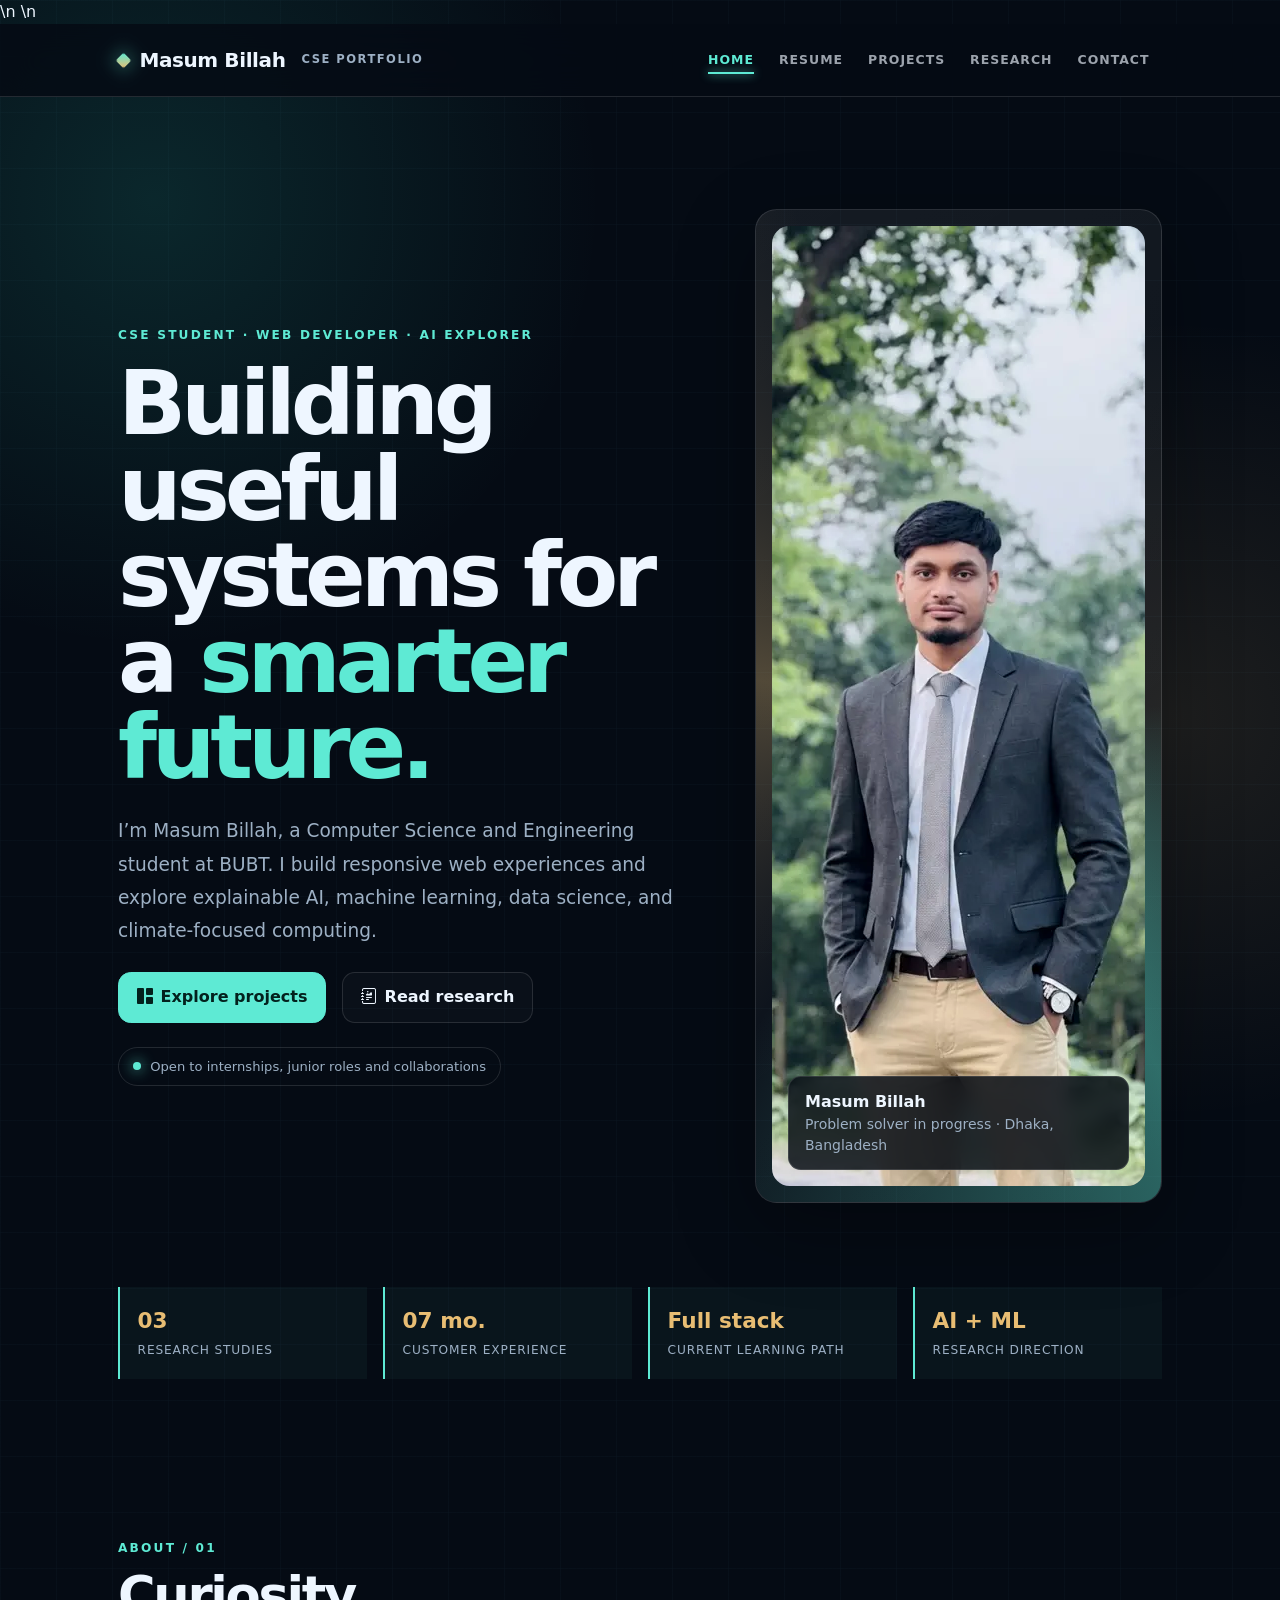
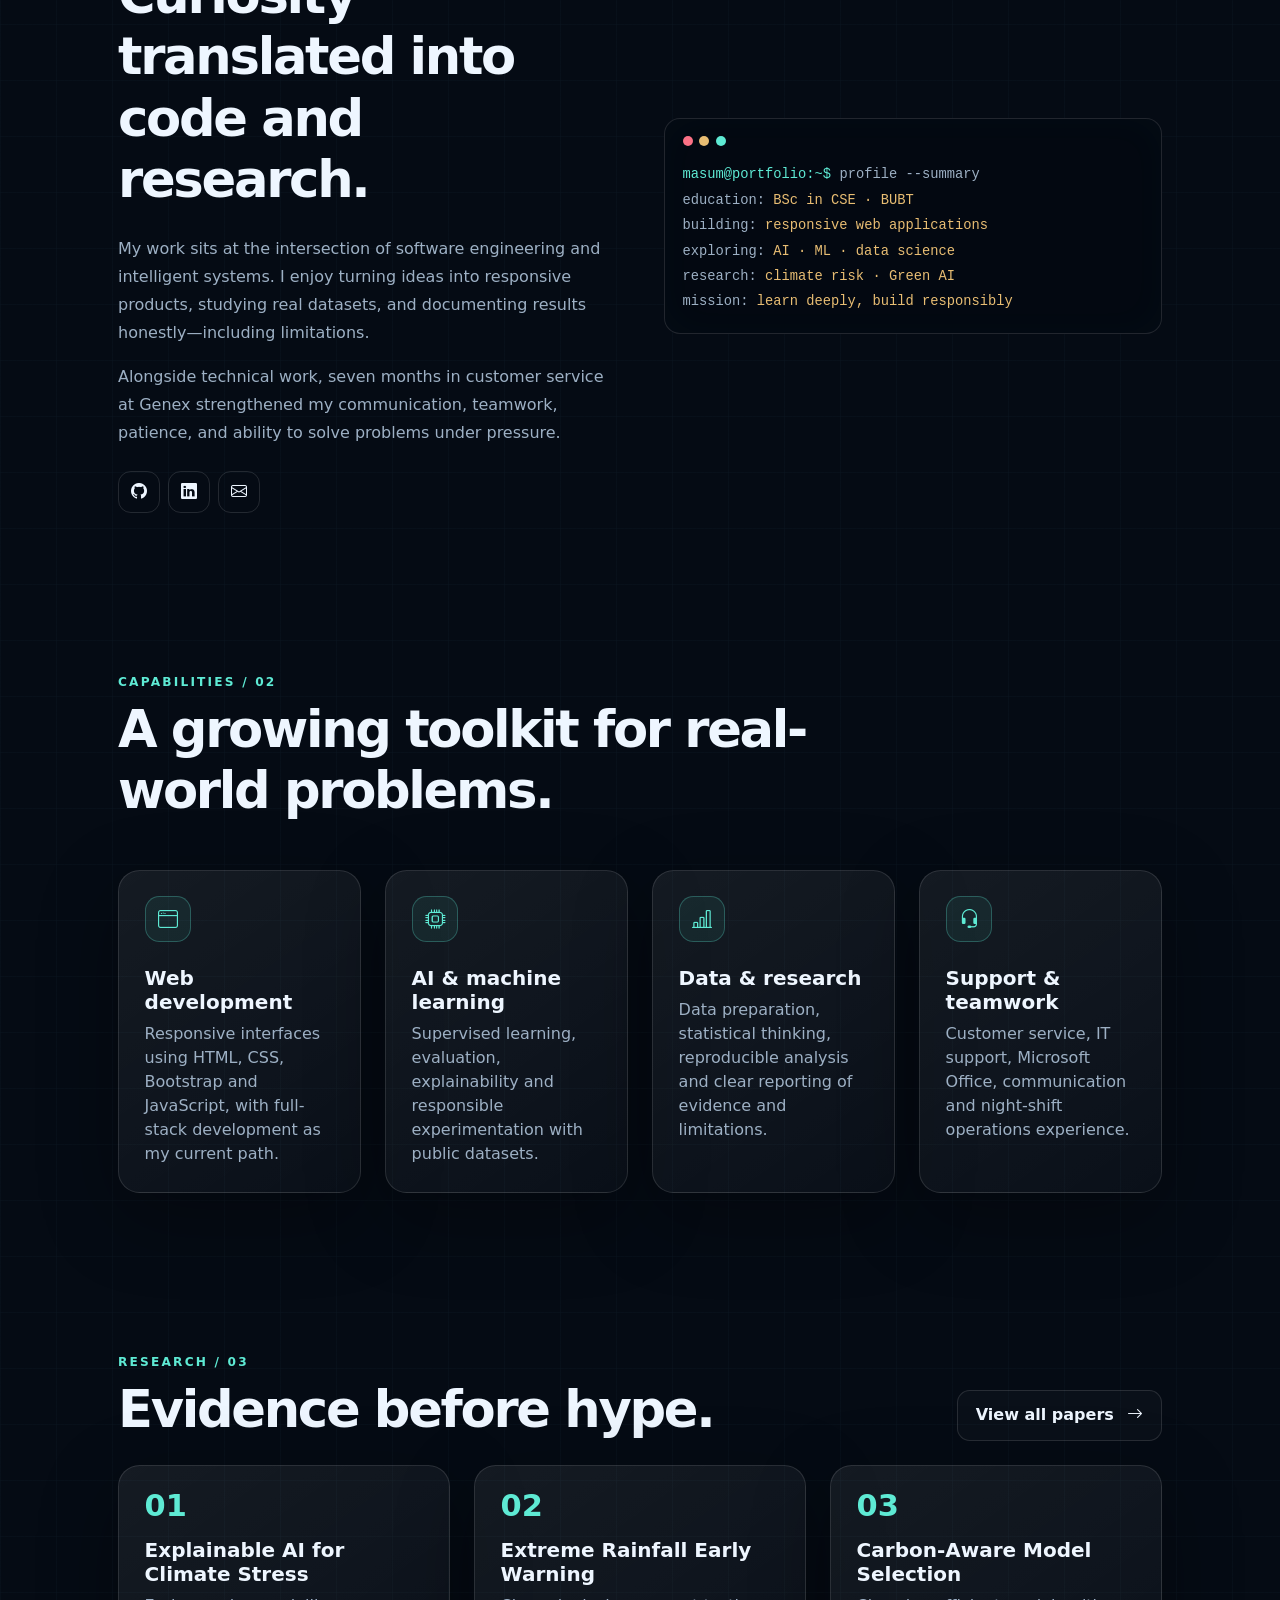
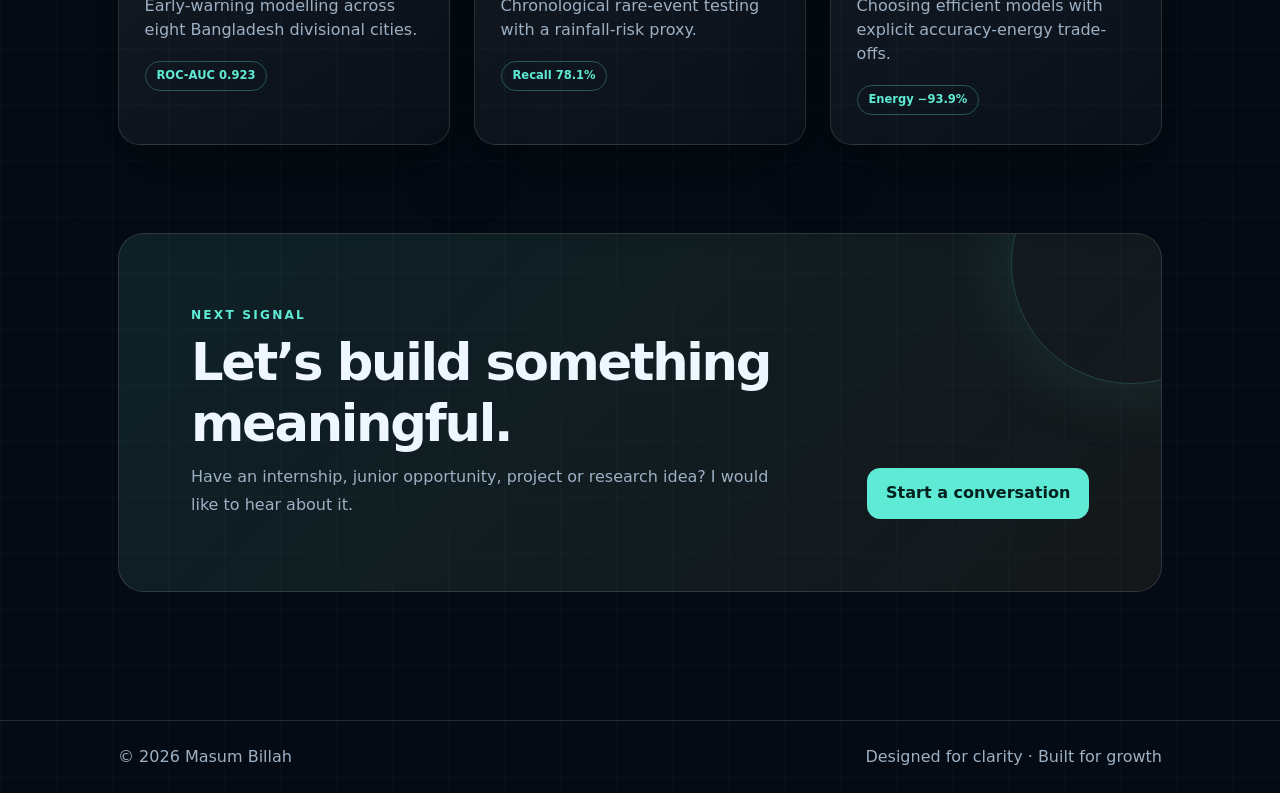
==== commit d040baf3: "Polish performance, SEO and accessibility" ====
--- a/index.html
+++ b/index.html
@@ -4,13 +4,44 @@
   <meta charset="UTF-8">
   <meta name="viewport" content="width=device-width, initial-scale=1.0">
   <meta name="description" content="Portfolio of Masum Billah, a CSE student, web developer, and aspiring AI and machine learning researcher.">
+  <meta name="theme-color" content="#050b14">
+  <meta name="author" content="Masum Billah">
+  <link rel="canonical" href="https://gitwithmasum.github.io/masum-billah-portfolio/">
+  <meta property="og:type" content="website">
+  <meta property="og:title" content="Masum Billah | CSE, Web & AI">
+  <meta property="og:description" content="Portfolio of Masum Billah, a CSE student, web developer, and aspiring AI and machine learning researcher.">
+  <meta property="og:url" content="https://gitwithmasum.github.io/masum-billah-portfolio/">
+  <meta property="og:image" content="https://gitwithmasum.github.io/masum-billah-portfolio/assets/images/formal-portrait.webp">
+  <meta property="og:image:alt" content="Masum Billah">
+  <meta name="twitter:card" content="summary_large_image">
   <title>Masum Billah | CSE, Web & AI</title>
-  <link rel="icon" type="image/x-icon" href="assets/favicon.ico">
-  <link rel="stylesheet" href="./bootstrap.css">
-  <link rel="stylesheet" href="./portfolio.css">
-  <link href="https://cdn.jsdelivr.net/npm/bootstrap-icons@1.8.1/font/bootstrap-icons.css" rel="stylesheet">
+  <link rel="icon" type="image/x-icon" href="assets/images/favicon.ico">
+  <link rel="stylesheet" href="assets/css/bootstrap.css">
+  <link rel="stylesheet" href="assets/css/portfolio.css">
+  <link rel="preconnect" href="https://cdn.jsdelivr.net" crossorigin>\n  <link href="https://cdn.jsdelivr.net/npm/bootstrap-icons@1.8.1/font/bootstrap-icons.css" rel="stylesheet">
+  <script type="application/ld+json">
+  {
+    "@context": "https://schema.org",
+    "@type": "Person",
+    "name": "Masum Billah",
+    "url": "https://gitwithmasum.github.io/masum-billah-portfolio/",
+    "image": "https://gitwithmasum.github.io/masum-billah-portfolio/assets/images/formal-portrait.webp",
+    "jobTitle": "CSE Student and Web Developer",
+    "sameAs": [
+      "https://github.com/gitwithmasum",
+      "https://www.linkedin.com/in/masumtheinvincible/"
+    ],
+    "knowsAbout": [
+      "Web Development",
+      "Artificial Intelligence",
+      "Machine Learning",
+      "Data Science",
+      "Climate Risk Research"
+    ]
+  }
+  </script>
 </head>
-<body>
+<body>\n<a class="skip-link" href="#main-content">Skip to content</a>
 <nav class="navbar site-nav navbar-expand-lg navbar-dark sticky-top py-3">
   <div class="container px-4 px-lg-5">
     <a class="navbar-brand d-flex align-items-center" href="index.html"><span class="brand-mark"></span><span>Masum Billah</span><span class="brand-label ms-3">CSE Portfolio</span></a>
@@ -18,16 +49,16 @@
     <div class="collapse navbar-collapse" id="siteNav">
       <ul class="navbar-nav ms-auto mb-2 mb-lg-0">
         <li class="nav-item"><a class="nav-link active" aria-current="page" href="index.html">Home</a></li>
-        <li class="nav-item"><a class="nav-link" href="resume.html">Resume</a></li>
-        <li class="nav-item"><a class="nav-link" href="projects.html">Projects</a></li>
-        <li class="nav-item"><a class="nav-link" href="research.html">Research</a></li>
-        <li class="nav-item"><a class="nav-link" href="contact.html">Contact</a></li>
+        <li class="nav-item"><a class="nav-link" href="pages/resume.html">Resume</a></li>
+        <li class="nav-item"><a class="nav-link" href="pages/projects.html">Projects</a></li>
+        <li class="nav-item"><a class="nav-link" href="pages/research.html">Research</a></li>
+        <li class="nav-item"><a class="nav-link" href="pages/contact.html">Contact</a></li>
       </ul>
     </div>
   </div>
 </nav>
 
-<main>
+<main id="main-content">
   <header class="page-hero">
     <div class="container px-4 px-lg-5">
       <div class="row g-5 align-items-center">
@@ -36,14 +67,14 @@
           <h1 class="display-title mb-4">Building useful systems for a <span class="accent">smarter future.</span></h1>
           <p class="hero-copy mb-4">I’m Masum Billah, a Computer Science and Engineering student at BUBT. I build responsive web experiences and explore explainable AI, machine learning, data science, and climate-focused computing.</p>
           <div class="d-flex flex-wrap gap-3 mb-4">
-            <a class="btn btn-primary-future" href="projects.html"><i class="bi bi-grid-1x2-fill me-2"></i>Explore projects</a>
-            <a class="btn btn-outline-future" href="research.html"><i class="bi bi-journal-richtext me-2"></i>Read research</a>
+            <a class="btn btn-primary-future" href="pages/projects.html"><i class="bi bi-grid-1x2-fill me-2"></i>Explore projects</a>
+            <a class="btn btn-outline-future" href="pages/research.html"><i class="bi bi-journal-richtext me-2"></i>Read research</a>
           </div>
           <div class="status-chip"><span class="status-dot"></span>Open to internships, junior roles and collaborations</div>
         </div>
         <div class="col-lg-5">
           <div class="profile-frame glass-card">
-            <img src="assets/formal 1.0.png" alt="Portrait of Masum Billah">
+            <img src="assets/images/formal-portrait.webp" alt="Portrait of Masum Billah" width="720" height="960" decoding="async" fetchpriority="high">
             <div class="profile-label"><strong>Masum Billah</strong><div class="muted small">Problem solver in progress · Dhaka, Bangladesh</div></div>
           </div>
         </div>
@@ -109,7 +140,7 @@
     <div class="container px-4 px-lg-5">
       <div class="d-flex flex-column flex-lg-row justify-content-between align-items-lg-end gap-3 mb-4">
         <div><div class="eyebrow mb-2">Research / 03</div><h2 class="section-heading mb-0" id="research-heading">Evidence before hype.</h2></div>
-        <a class="btn btn-outline-future" href="research.html">View all papers <i class="bi bi-arrow-right ms-2"></i></a>
+        <a class="btn btn-outline-future" href="pages/research.html">View all papers <i class="bi bi-arrow-right ms-2"></i></a>
       </div>
       <div class="row g-4">
         <div class="col-lg-4"><article class="paper-card"><div class="card-number">01</div><h3 class="h5 fw-bold mt-3">Explainable AI for Climate Stress</h3><p class="muted">Early-warning modelling across eight Bangladesh divisional cities.</p><span class="tag">ROC-AUC 0.923</span></article></div>
@@ -125,7 +156,7 @@
         <div class="eyebrow mb-2">Next signal</div>
         <div class="row align-items-end g-4 position-relative" style="z-index:1">
           <div class="col-lg-8"><h2 class="section-heading mb-2">Let’s build something meaningful.</h2><p class="section-copy mb-0">Have an internship, junior opportunity, project or research idea? I would like to hear about it.</p></div>
-          <div class="col-lg-4 text-lg-end"><a class="btn btn-primary-future" href="contact.html">Start a conversation</a></div>
+          <div class="col-lg-4 text-lg-end"><a class="btn btn-primary-future" href="pages/contact.html">Start a conversation</a></div>
         </div>
       </div>
     </div>
@@ -135,6 +166,6 @@
 <footer class="site-footer py-4 mt-5">
   <div class="container px-4 px-lg-5 d-flex flex-column flex-sm-row justify-content-between gap-2"><span>&copy; 2026 Masum Billah</span><span>Designed for clarity · Built for growth</span></div>
 </footer>
-<script src="./bootstrap.bundle.js"></script>
+<script src="assets/js/bootstrap.bundle.js"></script>
 </body>
 </html>
--- a/assets/css/portfolio.css
+++ b/assets/css/portfolio.css
@@ -0,0 +1,270 @@
+:root {
+  --bg: #050b14;
+  --bg-soft: #081321;
+  --panel: rgba(14, 28, 45, 0.78);
+  --panel-strong: #0e1c2d;
+  --text: #eef6ff;
+  --muted: #9db0c4;
+  --teal: #5eead4;
+  --teal-strong: #2dd4bf;
+  --gold: #e8bd73;
+  --blue: #7dd3fc;
+  --line: rgba(255, 255, 255, 0.12);
+  --line-bright: rgba(94, 234, 212, 0.42);
+  --shadow: 0 24px 80px rgba(0, 0, 0, 0.32);
+}
+
+* { box-sizing: border-box; }
+html { scroll-behavior: smooth; }
+body {
+  min-height: 100vh;
+  margin: 0;
+  color: var(--text);
+  background:
+    radial-gradient(circle at 12% 5%, rgba(45, 212, 191, 0.14), transparent 28rem),
+    radial-gradient(circle at 92% 18%, rgba(232, 189, 115, 0.11), transparent 25rem),
+    linear-gradient(rgba(125, 211, 252, 0.025) 1px, transparent 1px),
+    linear-gradient(90deg, rgba(125, 211, 252, 0.025) 1px, transparent 1px),
+    var(--bg);
+  background-size: auto, auto, 56px 56px, 56px 56px, auto;
+  font-family: Inter, ui-sans-serif, system-ui, -apple-system, "Segoe UI", sans-serif;
+}
+
+a { color: var(--teal); }
+a:hover { color: #99f6e4; }
+img { max-width: 100%; }
+
+.site-nav {
+  background: rgba(5, 11, 20, 0.86) !important;
+  border-bottom: 1px solid var(--line);
+  backdrop-filter: blur(18px);
+  -webkit-backdrop-filter: blur(18px);
+}
+.brand-mark {
+  width: 11px;
+  height: 11px;
+  display: inline-block;
+  flex: 0 0 auto;
+  margin-right: 0.65rem;
+  border-radius: 2px;
+  background: linear-gradient(135deg, var(--teal), var(--gold));
+  box-shadow: 0 0 18px rgba(94, 234, 212, 0.7);
+  transform: rotate(45deg);
+}
+.navbar-brand { color: var(--text) !important; font-weight: 800; letter-spacing: -0.02em; }
+.brand-label { color: var(--muted); font-size: 0.72rem; font-weight: 600; letter-spacing: 0.13em; text-transform: uppercase; }
+.site-nav .nav-link {
+  position: relative;
+  color: var(--text) !important;
+  padding: 0.55rem 0.78rem !important;
+  font-size: 0.78rem;
+  font-weight: 750;
+  letter-spacing: 0.08em;
+  text-transform: uppercase;
+  opacity: 0.65;
+  transition: color 0.2s ease, opacity 0.2s ease;
+}
+.site-nav .nav-link::after {
+  content: "";
+  position: absolute;
+  right: 0.78rem;
+  bottom: 0.25rem;
+  left: 0.78rem;
+  height: 2px;
+  background: var(--teal);
+  box-shadow: 0 0 10px var(--teal);
+  transform: scaleX(0);
+  transition: transform 0.22s ease;
+}
+.site-nav .nav-link:hover,
+.site-nav .nav-link.active { color: var(--teal) !important; opacity: 1; }
+.site-nav .nav-link:hover::after,
+.site-nav .nav-link.active::after { transform: scaleX(1); }
+.navbar-toggler { border-color: var(--line); }
+.navbar-toggler:focus { box-shadow: 0 0 0 0.2rem rgba(94, 234, 212, 0.14); }
+.navbar-toggler-icon { filter: invert(1); }
+
+.page-hero { padding: 7rem 0 4.75rem; }
+.page-hero.compact { padding-bottom: 3rem; }
+.eyebrow {
+  color: var(--teal);
+  font-size: 0.76rem;
+  font-weight: 800;
+  letter-spacing: 0.18em;
+  text-transform: uppercase;
+}
+.display-title {
+  max-width: 980px;
+  margin: 0;
+  font-size: clamp(2.75rem, 7vw, 6rem);
+  font-weight: 800;
+  line-height: 0.96;
+  letter-spacing: -0.058em;
+}
+.display-title .accent { color: var(--teal); }
+.hero-copy {
+  max-width: 760px;
+  color: var(--muted);
+  font-size: clamp(1rem, 2vw, 1.16rem);
+  line-height: 1.8;
+}
+.status-chip,
+.tag {
+  display: inline-flex;
+  align-items: center;
+  border: 1px solid var(--line);
+  border-radius: 999px;
+}
+.status-chip { gap: 0.55rem; padding: 0.55rem 0.9rem; color: var(--muted); font-size: 0.82rem; }
+.status-dot { width: 8px; height: 8px; border-radius: 50%; background: var(--teal); box-shadow: 0 0 14px var(--teal); }
+.tag { margin: 0.2rem 0.2rem 0.2rem 0; padding: 0.34rem 0.68rem; color: var(--teal); border-color: rgba(94, 234, 212, 0.3); font-size: 0.72rem; font-weight: 700; }
+
+.glass-card,
+.feature-card,
+.project-card,
+.paper-card,
+.timeline-card,
+.contact-card {
+  border: 1px solid var(--line);
+  border-radius: 1.35rem;
+  background: linear-gradient(145deg, rgba(255, 255, 255, 0.068), rgba(255, 255, 255, 0.022));
+  box-shadow: var(--shadow);
+}
+.feature-card,
+.project-card,
+.paper-card,
+.timeline-card,
+.contact-card { height: 100%; padding: 1.6rem; transition: transform 0.25s ease, border-color 0.25s ease; }
+.feature-card:hover,
+.project-card:hover,
+.paper-card:hover,
+.contact-card:hover { transform: translateY(-6px); border-color: var(--line-bright); }
+.card-number { color: var(--teal); font-size: 1.9rem; font-weight: 850; line-height: 1; }
+.card-icon {
+  display: inline-grid;
+  width: 46px;
+  height: 46px;
+  place-items: center;
+  border: 1px solid rgba(94, 234, 212, 0.28);
+  border-radius: 0.9rem;
+  color: var(--teal);
+  background: rgba(94, 234, 212, 0.07);
+  font-size: 1.25rem;
+}
+.muted { color: var(--muted) !important; }
+.section-space { padding: 5rem 0; }
+.section-heading { max-width: 760px; font-size: clamp(2rem, 4vw, 3.6rem); font-weight: 800; letter-spacing: -0.045em; }
+.section-copy { max-width: 700px; color: var(--muted); line-height: 1.75; }
+
+.btn-primary-future,
+.btn-outline-future {
+  border-radius: 0.8rem;
+  padding: 0.78rem 1.1rem;
+  font-weight: 800;
+}
+.btn-primary-future { border-color: var(--teal); color: #03211d; background: var(--teal); }
+.btn-primary-future:hover { border-color: #99f6e4; color: #03211d; background: #99f6e4; transform: translateY(-2px); }
+.btn-outline-future { border-color: var(--line); color: var(--text); background: rgba(255, 255, 255, 0.025); }
+.btn-outline-future:hover { border-color: rgba(255, 255, 255, 0.34); color: var(--text); background: rgba(255, 255, 255, 0.08); transform: translateY(-2px); }
+
+.profile-frame { position: relative; max-width: 410px; margin-inline: auto; padding: 1rem; overflow: hidden; }
+.profile-frame::before {
+  content: "";
+  position: absolute;
+  inset: -35%;
+  background: conic-gradient(from 90deg, transparent, rgba(94, 234, 212, 0.42), transparent 34%, rgba(232, 189, 115, 0.3), transparent 70%);
+  animation: orbit 12s linear infinite;
+}
+.profile-frame::after { content: ""; position: absolute; inset: 1rem; border-radius: 1.1rem; background: var(--panel-strong); }
+.profile-frame img { position: relative; z-index: 1; width: 100%; aspect-ratio: 4 / 5; border-radius: 1.1rem; object-fit: cover; object-position: top center; filter: saturate(0.9) contrast(1.03); }
+.profile-label { position: absolute; z-index: 2; right: 2rem; bottom: 2rem; left: 2rem; padding: 0.8rem 1rem; border: 1px solid var(--line); border-radius: 0.8rem; background: rgba(5, 11, 20, 0.84); backdrop-filter: blur(10px); }
+@keyframes orbit { to { transform: rotate(360deg); } }
+
+.stat { padding: 1.1rem; border-left: 2px solid var(--teal); background: rgba(94, 234, 212, 0.045); }
+.stat strong { display: block; color: var(--gold); font-size: 1.35rem; }
+.stat span { color: var(--muted); font-size: 0.76rem; letter-spacing: 0.07em; text-transform: uppercase; }
+.skill-cloud { display: flex; flex-wrap: wrap; gap: 0.65rem; }
+.skill-pill { padding: 0.68rem 0.84rem; border: 1px solid var(--line); border-radius: 0.75rem; color: var(--text); background: rgba(255,255,255,0.035); font-size: 0.86rem; font-weight: 650; }
+
+.terminal { padding: 1.1rem; border: 1px solid var(--line); border-radius: 1rem; background: #030811; box-shadow: inset 0 0 40px rgba(94, 234, 212, 0.025); font-family: "SFMono-Regular", Consolas, monospace; }
+.terminal-top { display: flex; gap: 0.42rem; margin-bottom: 1rem; }
+.terminal-dot { width: 10px; height: 10px; border-radius: 50%; background: #fb7185; }
+.terminal-dot:nth-child(2) { background: var(--gold); }
+.terminal-dot:nth-child(3) { background: var(--teal); }
+.terminal-line { color: var(--muted); font-size: 0.86rem; line-height: 1.85; }
+.terminal-line .prompt { color: var(--teal); }
+.terminal-line .value { color: var(--gold); }
+
+.project-visual { min-height: 180px; display: grid; place-items: center; margin: -1.6rem -1.6rem 1.4rem; overflow: hidden; border-bottom: 1px solid var(--line); border-radius: 1.35rem 1.35rem 0 0; background: radial-gradient(circle at 25% 25%, rgba(94,234,212,.22), transparent 38%), #0a1727; }
+.project-visual img { width: 100%; height: 210px; object-fit: cover; opacity: 0.8; }
+.project-glyph { font-size: 4rem; color: var(--teal); filter: drop-shadow(0 0 22px rgba(94,234,212,.38)); }
+
+.timeline { position: relative; padding-left: 1.3rem; }
+.timeline::before { content: ""; position: absolute; top: 0.5rem; bottom: 0.5rem; left: 0; width: 1px; background: linear-gradient(var(--teal), rgba(94,234,212,.08)); }
+.timeline-card { position: relative; margin-bottom: 1.25rem; }
+.timeline-card::before { content: ""; position: absolute; top: 1.9rem; left: -1.68rem; width: 11px; height: 11px; border: 2px solid var(--bg); border-radius: 50%; background: var(--teal); box-shadow: 0 0 16px var(--teal); }
+.timeline-meta { color: var(--teal); font-size: 0.76rem; font-weight: 800; letter-spacing: 0.12em; text-transform: uppercase; }
+
+.metric-grid { display: grid; grid-template-columns: repeat(2, minmax(0, 1fr)); gap: 0.75rem; margin: 1.2rem 0; }
+.metric { padding: 0.8rem; border: 1px solid var(--line); border-radius: 0.8rem; background: rgba(0, 0, 0, 0.22); }
+.metric strong { display: block; color: var(--gold); font-size: 1.15rem; }
+.metric span { color: var(--muted); font-size: 0.7rem; letter-spacing: 0.08em; text-transform: uppercase; }
+.integrity { padding: 1.5rem; border: 1px solid rgba(232, 189, 115, 0.2); border-left: 3px solid var(--gold); border-radius: 0.9rem; color: var(--muted); background: rgba(232, 189, 115, 0.065); }
+
+.form-control,
+.form-control:focus { color: var(--text); background: rgba(2, 8, 17, 0.72); }
+.form-control { min-height: 56px; border-color: var(--line); border-radius: 0.8rem; }
+.form-control:focus { border-color: var(--teal); box-shadow: 0 0 0 0.2rem rgba(94, 234, 212, 0.09); }
+.form-control::placeholder { color: #718397; }
+.form-label { color: var(--muted); font-size: 0.8rem; font-weight: 700; letter-spacing: 0.06em; text-transform: uppercase; }
+.contact-link { display: flex; gap: 1rem; align-items: center; color: var(--text); text-decoration: none; }
+.contact-link:hover { color: var(--teal); }
+
+.cta-panel { position: relative; overflow: hidden; padding: clamp(2rem, 6vw, 4.5rem); border: 1px solid var(--line); border-radius: 1.6rem; background: linear-gradient(135deg, rgba(94,234,212,.1), rgba(232,189,115,.07)); }
+.cta-panel::after { content: ""; position: absolute; top: -90px; right: -90px; width: 240px; height: 240px; border: 1px solid rgba(94,234,212,.2); border-radius: 50%; box-shadow: 0 0 80px rgba(94,234,212,.12); }
+.site-footer { border-top: 1px solid var(--line); color: var(--muted); }
+.social-link { display: inline-grid; width: 42px; height: 42px; place-items: center; border: 1px solid var(--line); border-radius: 0.8rem; color: var(--text); text-decoration: none; }
+.social-link:hover { border-color: var(--teal); color: var(--teal); transform: translateY(-2px); }
+
+@media (max-width: 991.98px) {
+  .page-hero { padding-top: 5rem; }
+  .navbar-collapse { padding-top: 1rem; }
+  .site-nav .nav-link { padding-inline: 0 !important; }
+  .site-nav .nav-link::after { right: auto; left: 0; width: 2.2rem; }
+}
+@media (max-width: 575.98px) {
+  .brand-label { display: none; }
+  .page-hero { padding: 4rem 0 3rem; }
+  .section-space { padding: 3.5rem 0; }
+  .display-title { font-size: clamp(2.65rem, 15vw, 4.25rem); }
+  .feature-card, .project-card, .paper-card, .timeline-card, .contact-card { padding: 1.25rem; }
+  .project-visual { margin: -1.25rem -1.25rem 1.25rem; }
+  .metric-grid { grid-template-columns: 1fr; }
+}
+@media (prefers-reduced-motion: reduce) {
+  html { scroll-behavior: auto; }
+  *, *::before, *::after { animation-duration: 0.01ms !important; animation-iteration-count: 1 !important; transition-duration: 0.01ms !important; }
+}
+
+
+/* Accessibility and interaction polish */
+::selection { color: #031311; background: var(--teal); }
+.skip-link {
+  position: fixed;
+  z-index: 2000;
+  top: -5rem;
+  left: 1rem;
+  padding: 0.7rem 1rem;
+  border: 1px solid var(--teal);
+  border-radius: 0.7rem;
+  color: #03211d;
+  background: var(--teal);
+  font-weight: 800;
+  text-decoration: none;
+  transition: top 0.2s ease;
+}
+.skip-link:focus { top: 1rem; color: #03211d; }
+:focus-visible {
+  outline: 3px solid var(--teal);
+  outline-offset: 4px;
+}
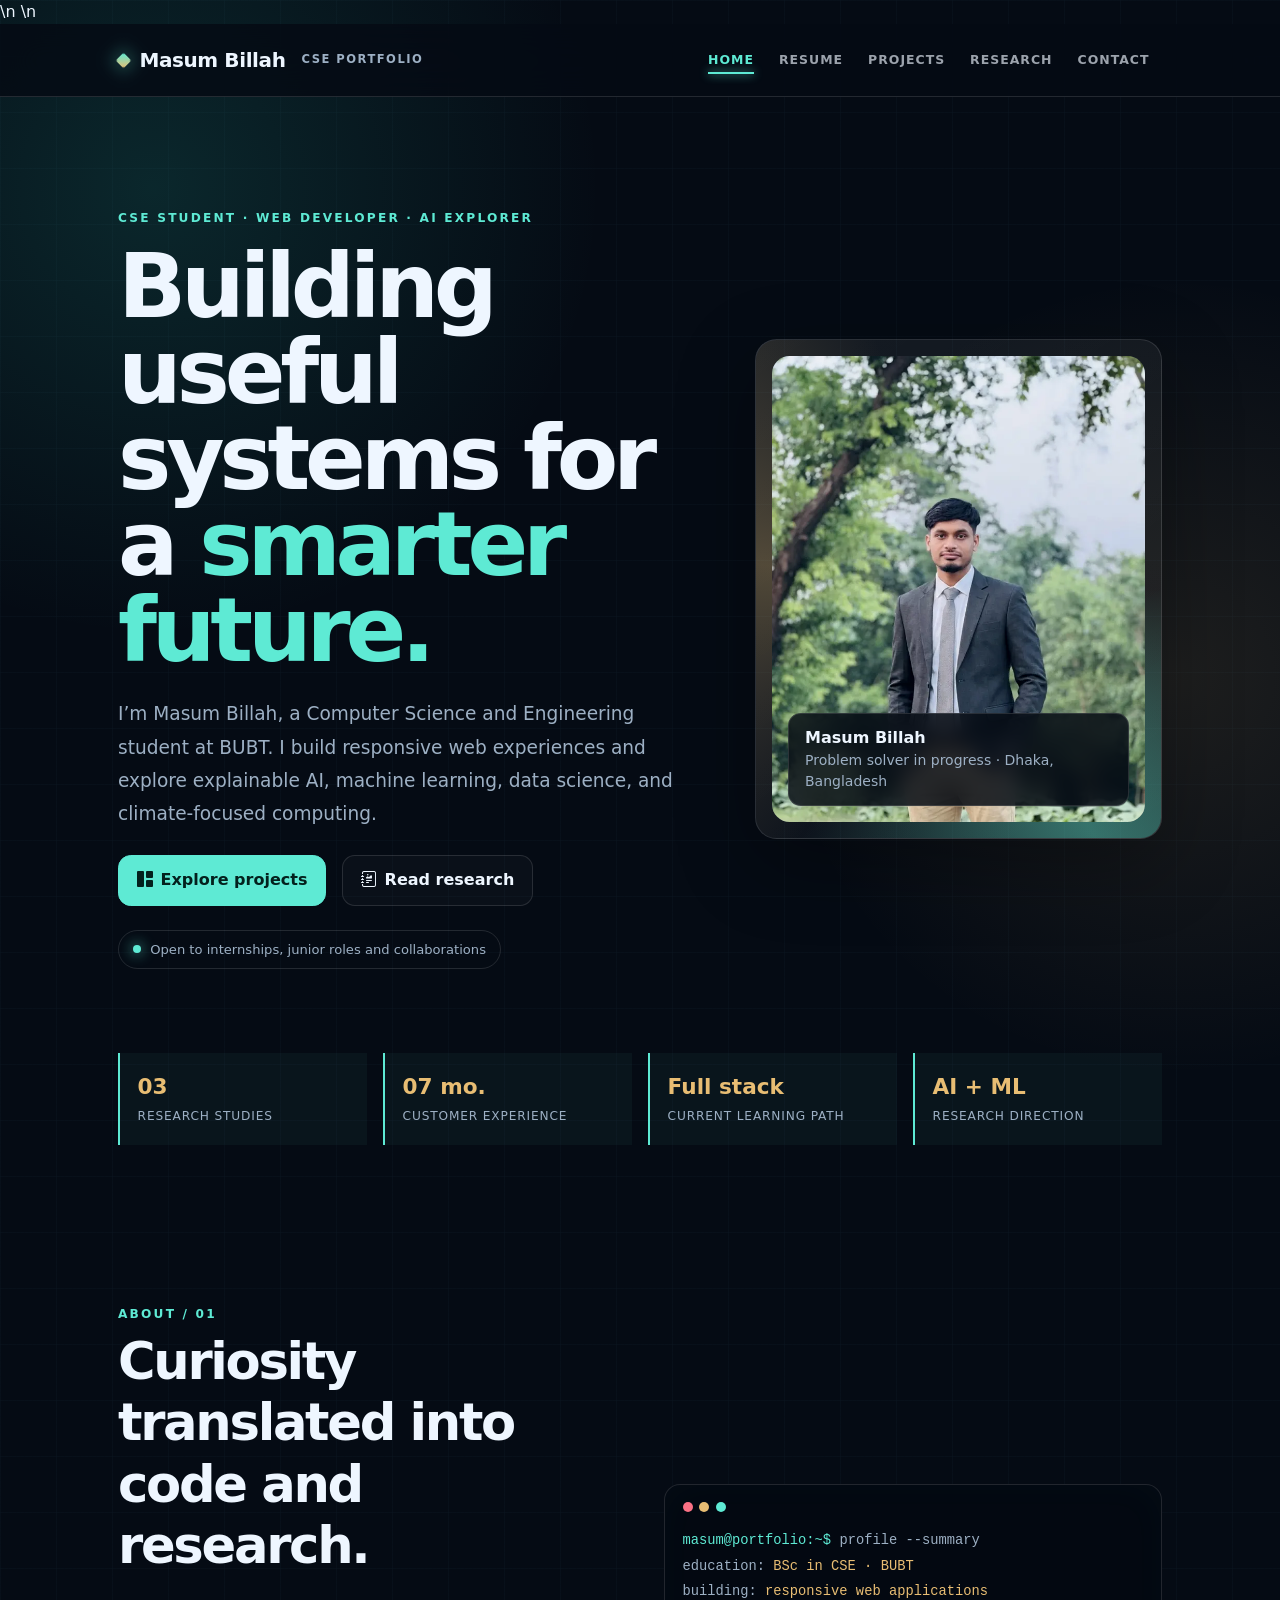
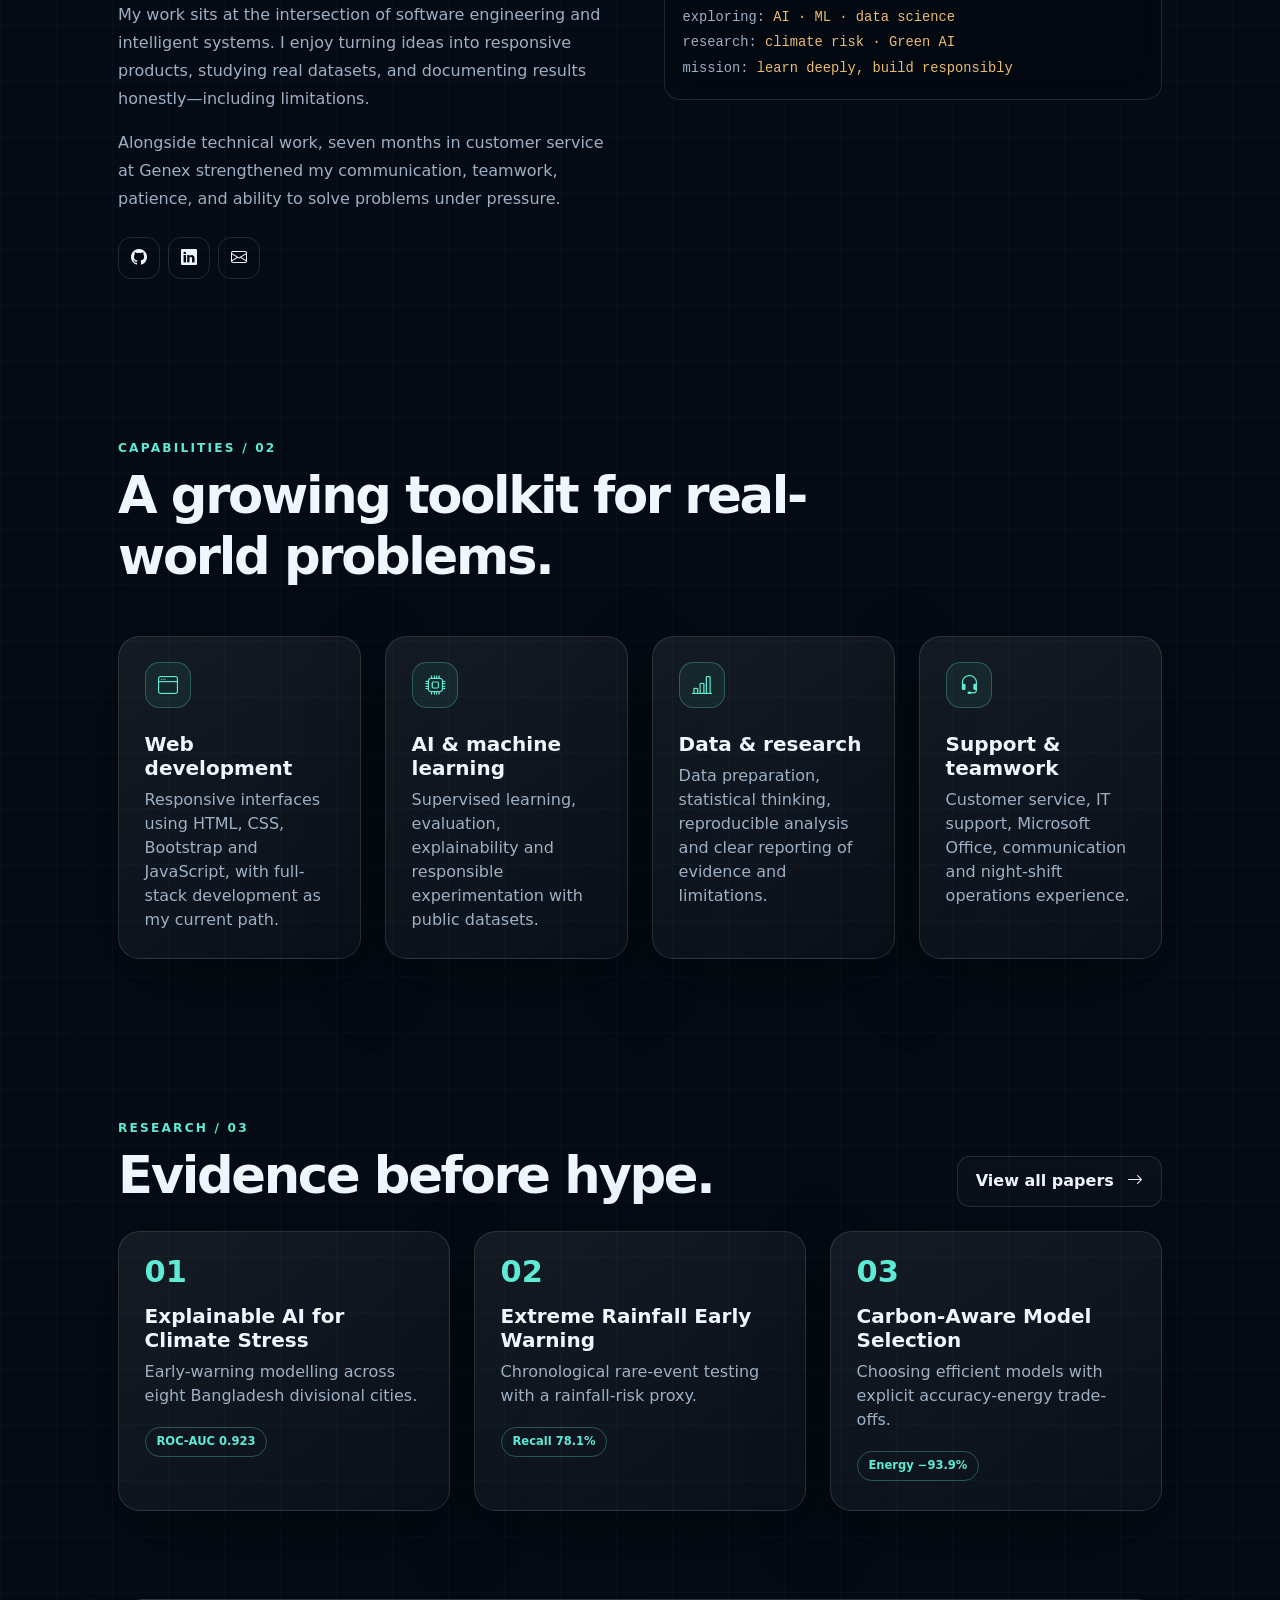
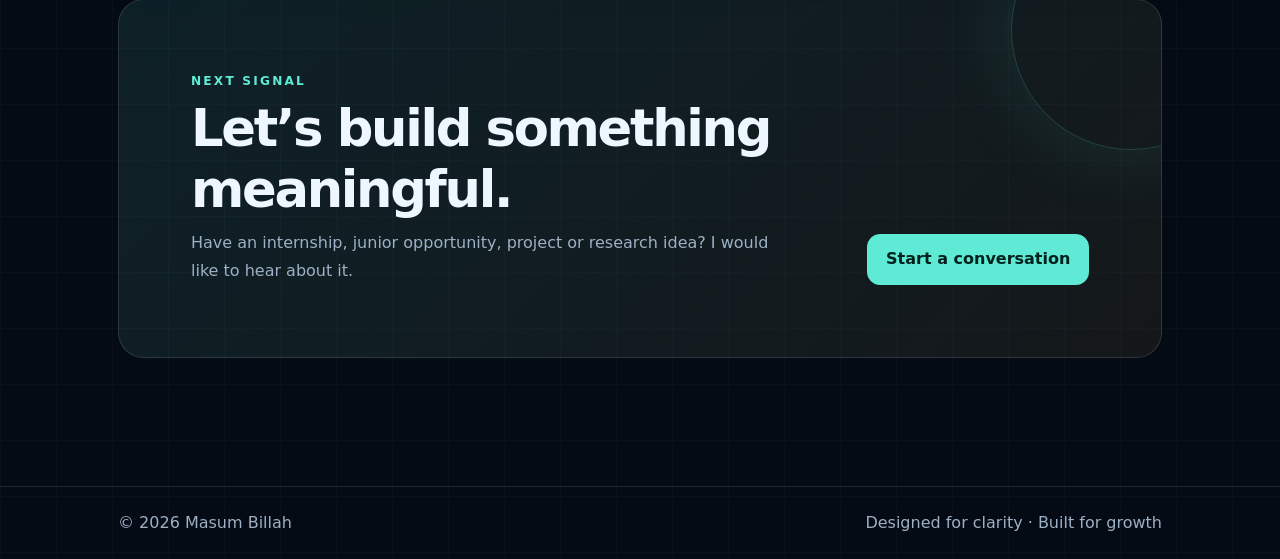
==== commit b78b2fe0: "Restore responsive profile photo height" ====
--- a/index.html
+++ b/index.html
@@ -74,7 +74,7 @@
         </div>
         <div class="col-lg-5">
           <div class="profile-frame glass-card">
-            <img src="assets/images/formal-portrait.webp" alt="Portrait of Masum Billah" width="720" height="960" decoding="async" fetchpriority="high">
+            <img src="assets/images/formal-portrait.webp" alt="Portrait of Masum Billah" decoding="async" fetchpriority="high">
             <div class="profile-label"><strong>Masum Billah</strong><div class="muted small">Problem solver in progress · Dhaka, Bangladesh</div></div>
           </div>
         </div>
